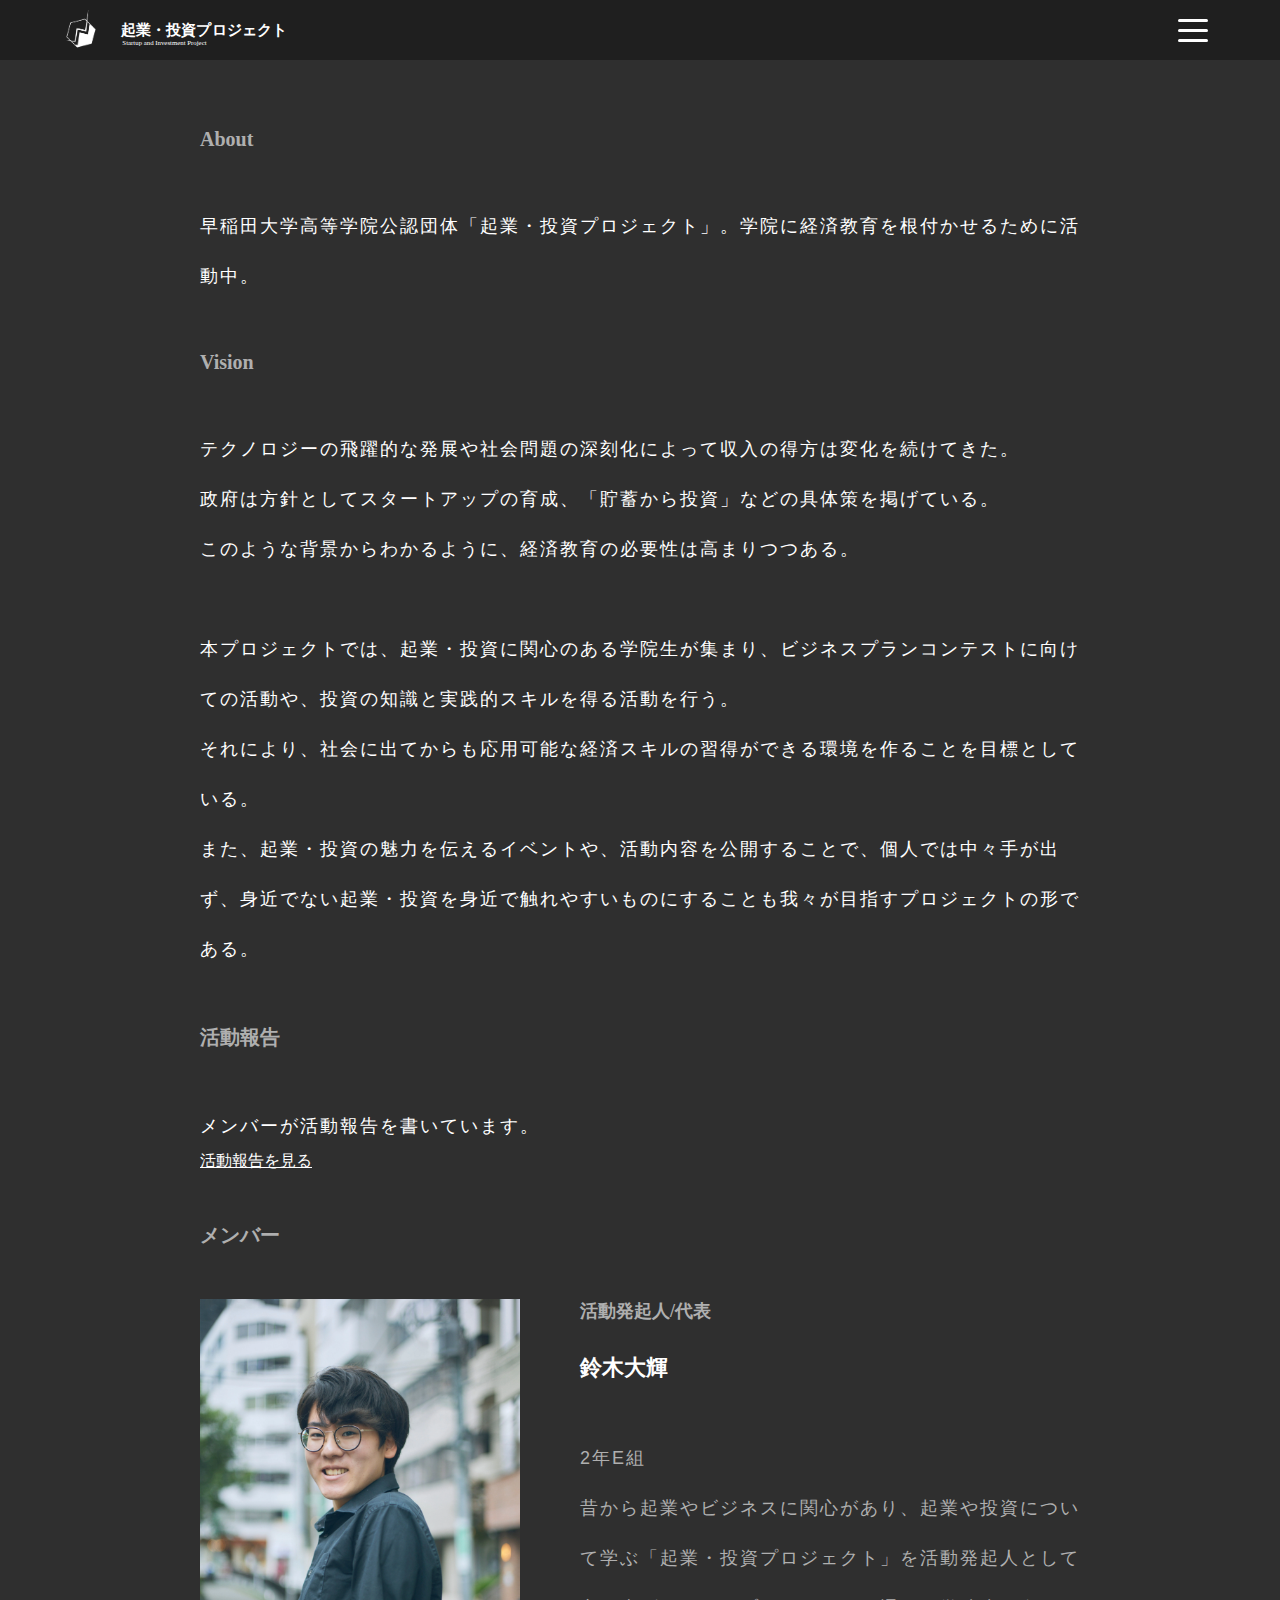
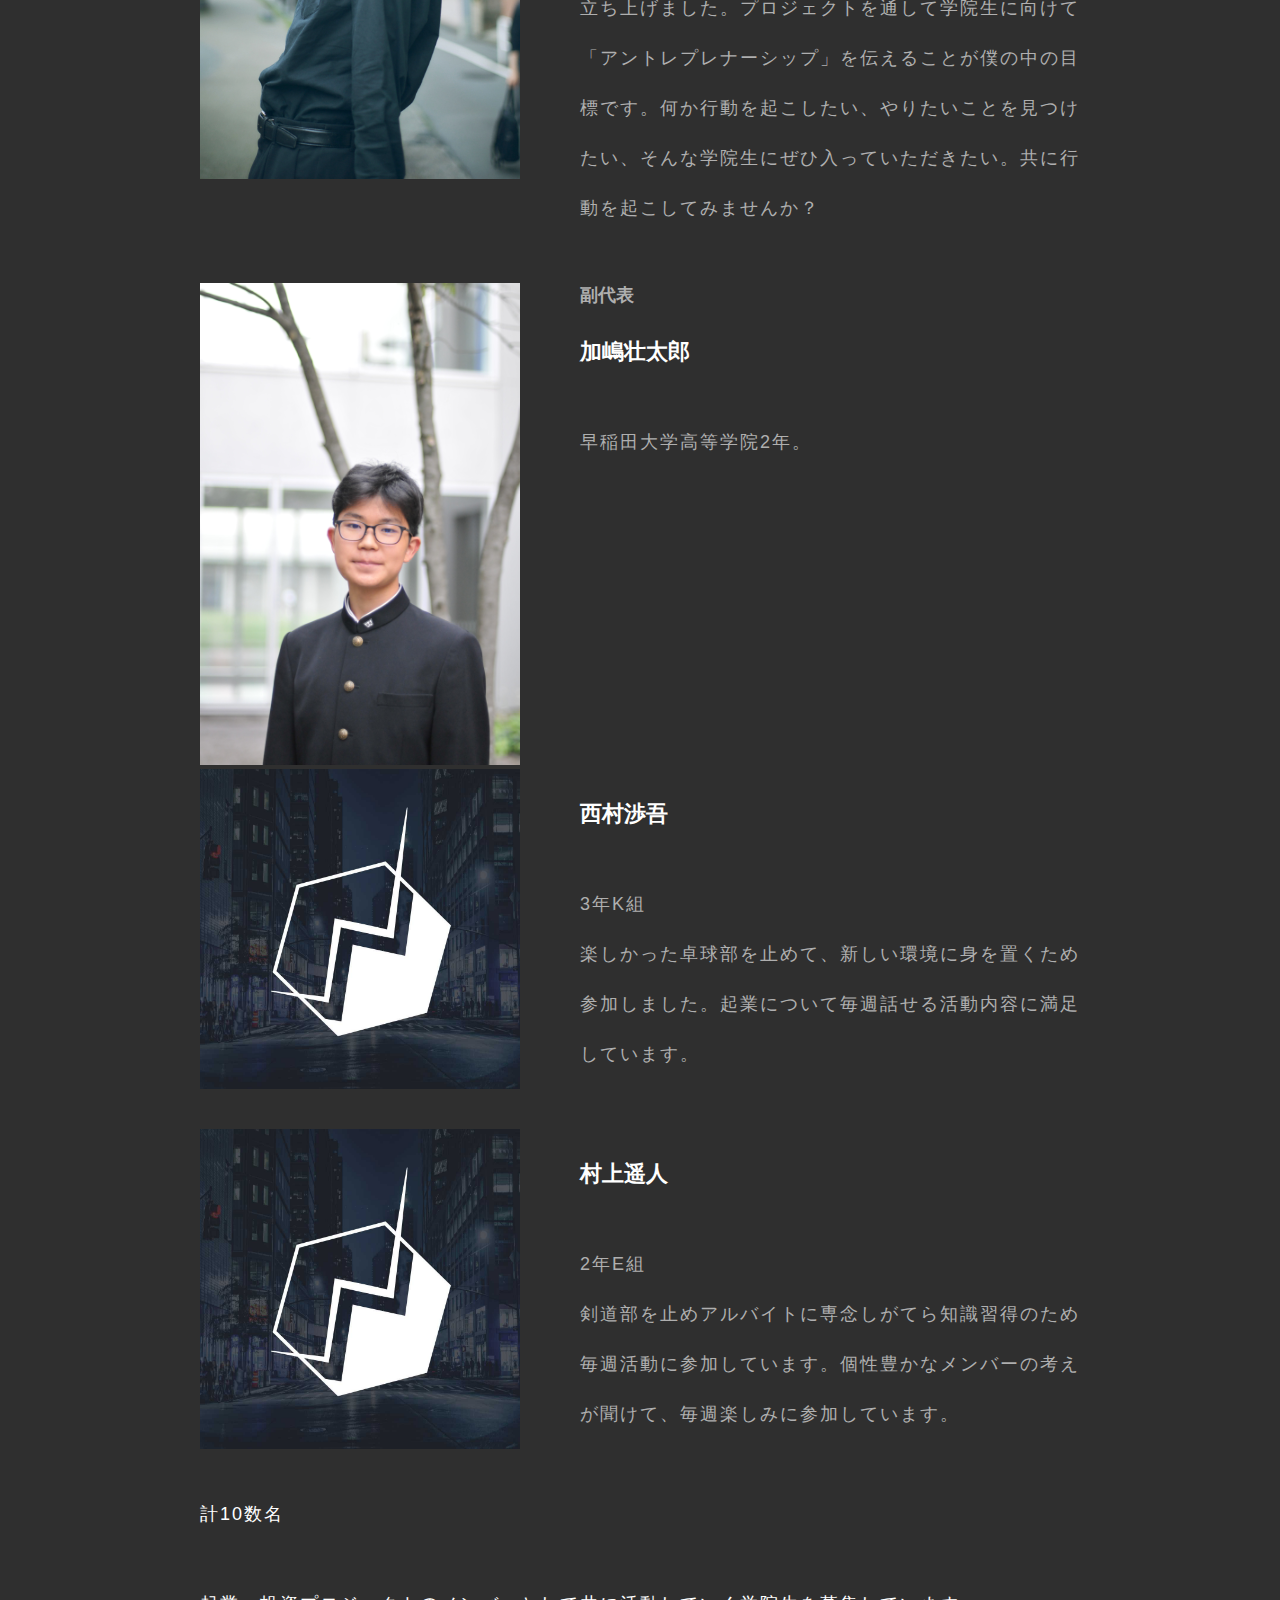
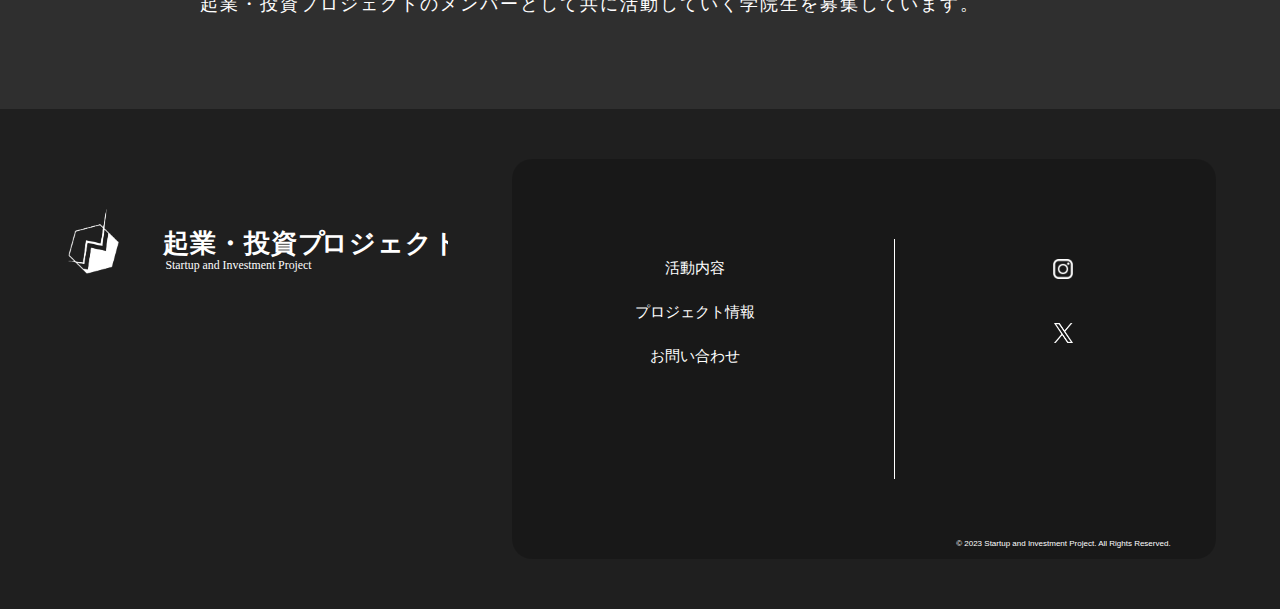
==== index.html @ 251895eb "Add files via upload" ====
<!DOCTYPE html>
<html lang="ja">
  <head>
    <meta charset="utf-8">
    <title>早稲田大学高等学院「起業・投資プロジェクト」</title>
    <meta name="Description" content="早稲田大学高等学院「起業・投資プロジェクト」のホームページです。早大学院生がスキルとしてビジネスについて知る機会創出を目指しています。" />
    <meta name="viewport" content="width=device-width,initial-scale=1">
	  <meta property="og:title" content="早稲田大学高等学院「起業・投資プロジェクト」" />
  	<meta property="og:description" content="早稲田大学高等学院「起業・投資プロジェクト」のホームページです。早大学院生がスキルとしてビジネスについて知る機会創出を目指しています。" />
    <meta property="og:type" content="website" />
    <meta property="og:url" content="https://kigyo-toshi.github.io/project/" />
    <meta property="og:image" content="img/logo-aikon.svg" />
    <meta property="og:site_name" content="早稲田大学高等学院「起業・投資プロジェクト」" />
    <meta property="og:locale" content="ja_JP"  />
    <meta name="google-site-verification" content="TbRqn5v3PvmMSv26dK8JDknLanCMCCtT52aArHqAwNM" />
    <link rel="stylesheet" href="style.css">
  </head>
  <body>
    <header>
      <section class="header-1200">
        <a href="index.html"><img src="img/logo.svg" alt="ロゴ" class="logo"></a>
        <ul class="bar">
          <li><a href="service.html">活動内容</a></li>
          <li><a href="kigyo.html">プロジェクト情報</a></li>
          <li><a href="contact.html">お問い合わせ</a></li>
        </ul>
        <ul class="sns">
          <li><a href="https://instagram.com/kigyo.toshi?igshid=YTQwZjQ0NmI0OA=="><img src="img/instagram.png"></a></li>
          <li><a href="https://x.com/kigyo_toshi"><img src="img/twitter.png"></a></li>
        </ul>
      </section>
      <section class="header-768">
        <a href="index.html"><img src="img/logo.svg" alt="ロゴ" class="logo"></a>
        <div class="nav">
          <input id="drawer_input" class="drawer_hidden" type="checkbox">
          <label for="drawer_input" class="drawer_open"><span></span></label>
        <nav class="nav_content">
          <ul class="bar">
            <li><a href="service.html">活動内容</a></li>
            <li><a href="kigyo.html">プロジェクト情報</a></li>
            <li><a href="contact.html">お問い合わせ</a></li>
          </ul>
          <ul class="sns">
            <li>
              <a href="https://instagram.com/kigyo.toshi?igshid=MmIzYWVlNDQ5Yg==">
                <img src="img/instagram.png">
              </a>
            </li>
            <li>
              <a href="https://instagram.com/kigyo.toshi?igshid=MmIzYWVlNDQ5Yg==">
                <img src="img/twitter.png">
              </a>
            </li>
          </ul>
          <div class="p">
            <p>© 2023 Startup and Investment Project. All Rights Reserved.</p>
          </div>
        </nav>
      </div>
    </section>
    </header>
    <main>
      <img src="img/firstview.svg" alt="" class="firstview">
      <section>
        <h2>About</h2>
        <p>早稲田大学高等学院公認団体「起業・投資プロジェクト」。学院に経済教育を根付かせるために活動中。</p>
      </section>
      <section class="vision">
        <h2>Vision</h2>
        <p>テクノロジーの飛躍的な発展や社会問題の深刻化によって収入の得方は変化を続けてきた。
          <br>政府は方針としてスタートアップの育成、「貯蓄から投資」などの具体策を掲げている。
          <br>このような背景からわかるように、経済教育の必要性は高まりつつある。
          <br><br>本プロジェクトでは、起業・投資に関心のある学院生が集まり、ビジネスプランコンテストに向けての活動や、投資の知識と実践的スキルを得る活動を行う。
          <br>それにより、社会に出てからも応用可能な経済スキルの習得ができる環境を作ることを目標としている。
          <br>また、起業・投資の魅力を伝えるイベントや、活動内容を公開することで、個人では中々手が出ず、身近でない起業・投資を身近で触れやすいものにすることも我々が目指すプロジェクトの形である。 </p>
      </section>
      <section class="katudou">
        <h2>活動報告</h2>
        <p>メンバーが活動報告を書いています。</p>
        <a href="https://note.com/kigyo_toshi/">活動報告を見る</a>
      </section>
      <section class="member">
        <h2>メンバー</h2>
        <div class="member2">
          <div class="member3">
            <img src="img/suzukidaiki.png" class="suzukidaiki">
          </div>
          <div class="member4">
            <h3>活動発起人/代表</h3>
            <h4>鈴木大輝</h4>
            <p class="jikoshoukai">2年E組<br>昔から起業やビジネスに関心があり、起業や投資について学ぶ「起業・投資プロジェクト」を活動発起人として立ち上げました。プロジェクトを通して学院生に向けて「アントレプレナーシップ」を伝えることが僕の中の目標です。何か行動を起こしたい、やりたいことを見つけたい、そんな学院生にぜひ入っていただきたい。共に行動を起こしてみませんか？</p>
          </div>
        </div>
        <div class="member2">
          <div class="member3">
            <img src="img/kashima.png" class="suzukidaiki">
          </div>
          <div class="member4">
            <h3>副代表</h3>
            <h4>加嶋壮太郎</h4>
            <p class="jikoshoukai">早稲田大学高等学院2年。</p>
          </div>
        </div>
        <div class="member5">
        <div class="member2">
          <div class="member3">
            <img src="img/logo2.png" class="suzukidaiki">
          </div>
          <div class="member4">
            <h3></h3>
            <h4>西村渉吾</h4>
            <p class="jikoshoukai">3年K組<br>楽しかった卓球部を止めて、新しい環境に身を置くため参加しました。起業について毎週話せる活動内容に満足しています。</p>
          </div>
        </div>
        <div class="member2">
          <div class="member3">
            <img src="img/logo2.png" class="suzukidaiki">
          </div>
          <div class="member4">
            <h3></h3>
            <h4>村上遥人</h4>
            <p class="jikoshoukai">2年E組<br>剣道部を止めアルバイトに専念しがてら知識習得のため毎週活動に参加しています。個性豊かなメンバーの考えが聞けて、毎週楽しみに参加しています。</p>
          </div>
        </div>
      </div>
        <p>計10数名</p>
        <p class="kanyuu">起業・投資プロジェクトのメンバーとして共に活動していく学院生を募集しています。</p>
      </section>
    </main>
    <aside class="">

    </aside>
   <footer>
      <a href="index.html"><img src="img/logo.svg" alt="ロゴ" class="logo"></a>
      <div class="menu">
        <div class="bar">
          <ul class>
            <li><a href="service.html">活動内容</a></li>
            <li><a href="kigyo.html">プロジェクト情報</a></li>
            <li><a href="contact.html">お問い合わせ</a></li>
          </ul>
        </div>
        <div class="line"></div>
        <div class="sns">
          <ul class="sns">
            <li>
              <a href="https://instagram.com/kigyo.toshi?igshid=MmIzYWVlNDQ5Yg==">
                <img src="img/instagram.png">
              </a>
            </li>
            <li>
              <a href="https://x.com/kigyo_toshi">
                <img src="img/twitter.png">
              </a>
            </li>
          </ul>
          <p>© 2023 Startup and Investment Project. All Rights Reserved.</p>
        </div>
      </div>
    </footer>
    <script src="https://code.jquery.com/jquery-3.4.1.min.js" integrity="sha256-CSXorXvZcTkaix6Yvo6HppcZGetbYMGWSFlBw8HfCJo=" crossorigin="anonymous"></script>
    <script type="text/javascript" src="script.js"></script>
  </body>
</html>
---- style.css ----
@charset "utf-8";
*{
  padding: 0;
  margin: 0;
}
@media screen and (min-width:1400px){
header .header-1200{
  background: #1f1f1f;
  width: 100%;
  height: 70px;
  position: fixed;
  z-index: 100;
  display: flex;
  align-items:center;
}
header .header-1200 .logo{
  height: 40px;
  padding-left: 5vw;
}
header .header-1200 .bar{
  display: flex;
  position: absolute;
  right: 15vw;
}
header .header-1200 .bar ul{
  padding-left:0
}
header .header-1200 .bar li{
  list-style:none;
}
header .header-1200 .bar a{
  color: #FFF;
  text-decoration: none;
  font-family: Arial;
  font-size: 16px;
  font-weight: 5;
  padding-left: 2.5vw;
  padding-right: 2.5vw;
  position: relative;
}
header .header-1200 .bar li a:hover{
  color: #afafaf;
}
header .header-1200 .sns{
   display: flex;
   position: absolute;
   right: 4vw;
 }
header .header-1200 .sns ul{
  padding-left:0
}
header .header-1200 .sns li{
  list-style:none;
}
header .header-1200 .sns li img{
  height: 20px;
  padding-left: 1.5vw;
  padding-right: 1.5vw;
}
header .header-768{
  display: none;
}
}
@media screen and (min-width:1068px) and ( max-width:1399.98px){
  header .header-768{
    background: #1f1f1f;
    width: 100%;
    height: 60px;
    position: fixed;
    z-index: 100;
  }
  header .header-768 .logo{
    height: 40px;
    padding-left: 5vw;
    position: absolute;
    z-index: 99;
    padding-top: 10px;
  }
  .drawer_hidden {
  display: none;
}
header .header-768 .drawer_open {
  display: flex;
  justify-content: center;
  align-items: center;
  position: absolute;
  right: 6%;
  z-index: 100;
  cursor: pointer;
  padding: 10px;
  height: 40px;
}
.drawer_open span,
.drawer_open span:before,
.drawer_open span:after {
  content: '';
  display: block;
  height: 3px;
  width: 30px;
  border-radius: 3px;
  background: #fff;
  transition: 0.5s;
  position: absolute;
}
.drawer_open span:before {
  bottom: 10px;
}
.drawer_open span:after {
  top: 10px;
}
#drawer_input:checked ~ .drawer_open span {
  background: rgba(255, 255, 255, 0);
}
#drawer_input:checked ~ .drawer_open span::before {
  bottom: 0;
  transform: rotate(45deg);
}
#drawer_input:checked ~ .drawer_open span::after {
  top: 0;
  transform: rotate(-45deg);
}
.nav_content {
  width: 100%;
  height: 500px;
  position: fixed;
  bottom: 100%;
  z-index: 99;
  background-color: #1f1f1f;
  transition: .0s;
  text-align: center;
}
#drawer_input:checked ~ .nav_content {
  bottom: 10vh;
  top: 60px;
}
header .p{
  text-align: center;
}
header .p p{
  font-size: 10px;
  font-family: Arial;
  padding-top: 450px;
  color: #fff;
}
  header .header-768 .bar{
    display: flex;
    position: absolute;
    left: 10vw;
    top: 100px;
    padding-top: 19px;
  }
  header .header-768 .bar ul{
    padding-left:0
  }
  header .header-768 .bar li{
    list-style:none;
  }
  header .header-768 .bar a{
    color: #FFF;
    text-decoration: none;
    font-family: Arial;
    font-size: 16px;
    font-weight: 5;
    padding-left: 2.5vw;
    padding-right: 2.5vw;
    position: relative;
  }
  header .header-768 .bar li a:hover{
    color: #afafaf;
  }
  header .header-768 .sns{
     display: flex;
     position: absolute;
     top: 100px;
     right: 10vw;
   }
  header .header-768 .sns ul{
    padding-left:0
  }
  header .header-768 .sns li{
    list-style:none;
  }
  header .header-768 .sns li img{
    height: 20px;
    padding-left: 1.5vw;
    padding-right: 1.5vw;
    padding-top: 20px;
  }
  header .header-768 .blank{
    width: 100%;
    height: 10px;
    background-color: linear-gradient(rgba(0,0,0,0),rgba(0,0,0,1));
    padding-top: 60px;
  }
  header .header-1200{
    display: none;
  }
}
@media screen and (max-width:1067.98px){
  header .header-768{
    background: #1f1f1f;
    width: 100%;
    height: 60px;
    position: fixed;
    z-index: 100;
  }
  header .header-768 .logo{
    padding: 10px;
    height: 40px;
    position: absolute;
    left: 2vw;
    z-index: 100;
  }
  .drawer_hidden {
  display: none;
}
header .header-768 .drawer_open {
  display: flex;
  justify-content: center;
  align-items: center;
  position: absolute;
  right: 7%;
  z-index: 100;
  cursor: pointer;
  padding: 0px;
  height: 60px;
}
.drawer_open span,
.drawer_open span:before,
.drawer_open span:after {
  content: '';
  display: block;
  height: 2px;
  width: 30px;
  border-radius: 0px;
  background: #fff;
  transition: 0.5s;
  position: absolute;
}
.drawer_open span:before {
  bottom: 10px;
}
.drawer_open span:after {
  top: 10px;
}
#drawer_input:checked ~ .drawer_open span {
  background: rgba(255, 255, 255, 0);
}
#drawer_input:checked ~ .drawer_open span::before {
  bottom: 0;
  transform: rotate(45deg);
}
#drawer_input:checked ~ .drawer_open span::after {
  top: 0;
  transform: rotate(-45deg);
}
header .nav_content {
  width: 100%;
  height: 500px;
  position: fixed;
  bottom: 100%;
  z-index: 99;
  background-color: #1f1f1f;
  transition: .0s;
  text-align: center;
}
#drawer_input:checked ~ .nav_content {
  bottom: 10vh;
  top: 59px;
}
header .p{
  text-align: center;
}
header .p p{
  font-size: 10px;
  font-family: Arial;
  padding-top: 450px;
  color: #fff;
}
  header .header-768 .bar{
    position: absolute;
    left: 15vw;
    top: 50px;
    padding-top: 20px;
  }
  header .header-768 .bar ul{
    padding-left:0
  }
  header .header-768 .bar li{
    list-style:none;
    padding-top: 20px;
    padding-bottom: 20px;
  }
  header .header-768 .bar a{
    color: #FFF;
    text-decoration: none;
    font-family: Arial;
    font-size: 15px;
    font-weight: 5;
    position: relative;
  }
  header .header-768 .bar li a:hover{
    color: #afafaf;
  }
  header .header-768 .sns{
     display: flex;
     position: absolute;
     top: 40px;
     right: 5vw;
   }
  header .header-768 .sns ul{
    padding-left:0
  }
  header .header-768 .sns li{
    list-style:none;
  }
  header .header-768 .sns li img{
    height: 25px;
    padding-left: 20px;
    padding-right: 20px;
    padding-top: 55px;
  }
  header .header-1200{
    display: none;
  }
}
main{
  background-color: #2f2f2f;
}
main .firstview{
  width: 100%;
  height: auto;
}
main h2{
  font-family: serif;
  color: #afafaf;
}
main p{
  color: #fff;
  font-family: sans-serif;
}
main a{
  color: #fff;
  font-family: sans-serif;
}
main h3{
  color: #afafaf;
  font-family: serif;
  font-size: 18px;
}
main h4{
  color: #fff;
  font-family: serif;
  font-size: 22px;
  padding-top: 30px;
}

main .kanyuu{
  padding-top: 40px;
  padding-bottom: 80px;
}
@media screen and (min-width:1400px){
  main{
    padding-top: 70px;
  }
  main h2{
    padding: 50px;
    padding-left: 200px;
    font-size: 20px;
  }
  main h3{
    font-size: 18px;
    padding-left: 60px;
  }
  main h4{
    font-size: 22px;
    padding-top: 30px;
    padding-left: 60px;
  }
  main p{
    padding-left: 200px;
    padding-right: 200px;
    font-size: 16px;
    letter-spacing: 2px;
    line-height: 50px;
  }
  main a{
    padding-left: 200px;
  }
  main .member .suzukidaiki{
    width: 25vw;
    height: auto;
    padding-left: 200px;
  }
  main .jikoshoukai{
    color: #afafaf;
    font-family: sans-serif;
    padding-left: 60px;
    padding-top: 50px;
    padding-bottom: 50px;
  }
  main .member2{
    display: flex;
  }
}
@media screen and (min-width:1068px) and (max-width:1399.98px){
  main{
    padding-top: 60px;
  }
  main h2{
    padding: 50px;
    padding-left: 200px;
    font-size: 20px;
  }
  main h3{
    font-size: 18px;
    padding-left: 60px;
  }
  main h4{
    font-size: 22px;
    padding-top: 30px;
    padding-left: 60px;
  }
  main p{
    padding-left: 200px;
    padding-right: 200px;
    font-size: 18px;
    letter-spacing: 2px;
    line-height: 50px;
  }
  main a{
    padding-left: 200px;
  }
  main .member4{
    padding-right: 0px;
  }
  main .member2{
    display: flex;
    padding-left: 0px;
  }
  main .member .suzukidaiki{
    width: 25vw;
    height: auto;
    padding-left: 200px;
  }
  main .jikoshoukai{
    color: #afafaf;
    font-family: sans-serif;
    padding-left: 60px;
    padding-top: 50px;
    padding-bottom: 50px;
  }
}
@media screen and (max-width:1067.98px){
  main{
    padding-top: 60px;
  }
  main h2{
    padding: 20px;
    padding-left: 40px;
    font-size: 20px;
  }
  main p{
    padding-left: 40px;
    padding-right: 40px;
    font-size: 15px;
    letter-spacing: 2px;
    line-height: 40px;
  }
  main a{
    padding-left: 40px;
    font-size: 18px;
  }
  main .member4{
    padding-right: 20px;
  }
  main .member2{
    padding-left: 0px;
    padding-bottom: 30px;
  }
  main h3{
    color: #afafaf;
    font-family: serif;
    padding-top: 20px;
    font-size: 15px;
    padding-left: 40px;
  }
  main h4{
    color: #fff;
    font-family: serif;
    font-size: 22px;
    padding-top: 10px;
    padding-left: 40px;
  }
  main .member .suzukidaiki{
    width: 80%;
    height: auto;
    padding-left: 40px;
  }
  main .member3{
    width: 100%;
  }
  main .jikoshoukai{
    padding-right: 40px;
    padding-top: 20px;
  }
  main .kanyuu{
    padding-top: 20px;
    padding-bottom: 40px;
  }
}

@media screen and (min-width:1400px){
  footer{
    width: 100vw;
    height: 500px;
    background-color: #1f1f1f;
    display: flex;
  }
  footer .logo{
    width: 30vw;
    position: relative;
    left: 5vw;
    top: 200px;
  }
  footer .menu{
    width: 55vw;
    height: 400px;
    background-color: rgba(0,0,0,0.2);
    border-radius: 20px  20px 20px 20px;
    display: flex;
    position: relative;
    top: 50px;
    left: 10vw;
  }
  footer .bar{
    padding-top: 100px;
    width: 120%;
  }
  footer .bar ul{
    padding-left:0;
    text-align: center;
  }
  footer .bar li{
    list-style:none;
    padding-bottom: 25px;
  }
  footer .bar a{
    text-align: center;
    color: white;
    text-decoration: none;
    font-family: Arial;
    font-size: 15px;
    font-weight: 5;
    padding-left: 2.5vw;
    padding-right: 2.5vw;
  }
  footer .line{
    margin: 0 1rem;
    width: 1px;
    background-color: white;
    height: 60%;
    position: relative;
    top: 20%;
  }
  footer .sns{
    padding-top: 50px;
    text-align: center;
    width: 100%;
    height: 150px;
  }
  footer .sns ul{
    padding-left:0;
  }
  footer .sns li{
    list-style:none;
  }
  footer .sns li img{
    height: 20px;
    padding-left: 1.5vw;
    padding-right: 1.5vw;
    padding-bottom: 40px;

  }
  footer .sns p{
    color: #fff;
    font-family: Arial;
    font-size: 10px;
    position: relative;
    top: 120px;
  }
}
@media screen and (min-width:1068px) and (max-width:1399.98px){
  footer{
    width: 100vw;
    height: 500px;
    background-color: #1f1f1f;
    display: flex;
  }
  footer .logo{
    width: 30vw;
    position: relative;
    left: 5vw;
    top: 100px;
  }
  footer .menu{
    width: 55vw;
    height: 400px;
    background-color: rgba(0,0,0,0.2);
    border-radius: 20px  20px 20px 20px;
    display: flex;
    position: relative;
    top: 50px;
    left: 10vw;
  }
  footer .bar{
    padding-top: 100px;
    width: 120%;
  }
  footer .bar ul{
    padding-left:0;
    text-align: center;
  }
  footer .bar li{
    list-style:none;
    padding-bottom: 25px;
  }
  footer .bar a{
    text-align: center;
    color: white;
    text-decoration: none;
    font-family: Arial;
    font-size: 15px;
    font-weight: 5;
    padding-left: 2.5vw;
    padding-right: 2.5vw;
  }
  footer .line{
    margin: 0 1rem;
    width: 1px;
    background-color: white;
    height: 60%;
    position: relative;
    top: 20%;
  }
  footer .sns{
    padding-top: 50px;
    text-align: center;
    width: 100%;
    height: 150px;
  }
  footer .sns ul{
    padding-left:0;
  }
  footer .sns li{
    list-style:none;
  }
  footer .sns li img{
    height: 20px;
    padding-left: 1.5vw;
    padding-right: 1.5vw;
    padding-bottom: 40px;

  }
  footer .sns p{
    color: #fff;
    font-family: Arial;
    font-size: 8px;
    position: relative;
    top: 130px;
  }
}
@media screen and (max-width:1067.98px){
  footer{
    width: 100vw;
    height: 500px;
    background-color: #1f1f1f;
    text-align: center;
  }
  footer .logo{
    height: 50px;
    position: relative;
    top: 30px;
  }
  footer .bar{
    padding-top: 60px;
    width: 100%;
  }
  footer .bar ul{
    padding-left:0;
    text-align: center;
  }
  footer .bar li{
    list-style:none;
    padding-bottom: 50px;
  }
  footer .bar a{
    text-align: center;
    color: white;
    text-decoration: none;
    font-family: Arial;
    font-size: 15px;
    font-weight: 5;
  }
  footer .line{
    display: none;
  }
  footer .sns{
    padding-top: 0px;
    text-align: center;
    width: 100%;
  }
  footer .sns ul{
    padding-left:0;
  }
  footer .sns li{
    list-style:none;
  }
  footer .sns li img{
    height: 23px;
    padding-left: 1.5vw;
    padding-right: 1.5vw;
    padding-bottom: 40px;

  }
  footer .sns p{
    color: #fff;
    font-family: Arial;
    font-size: 10px;
  }
}
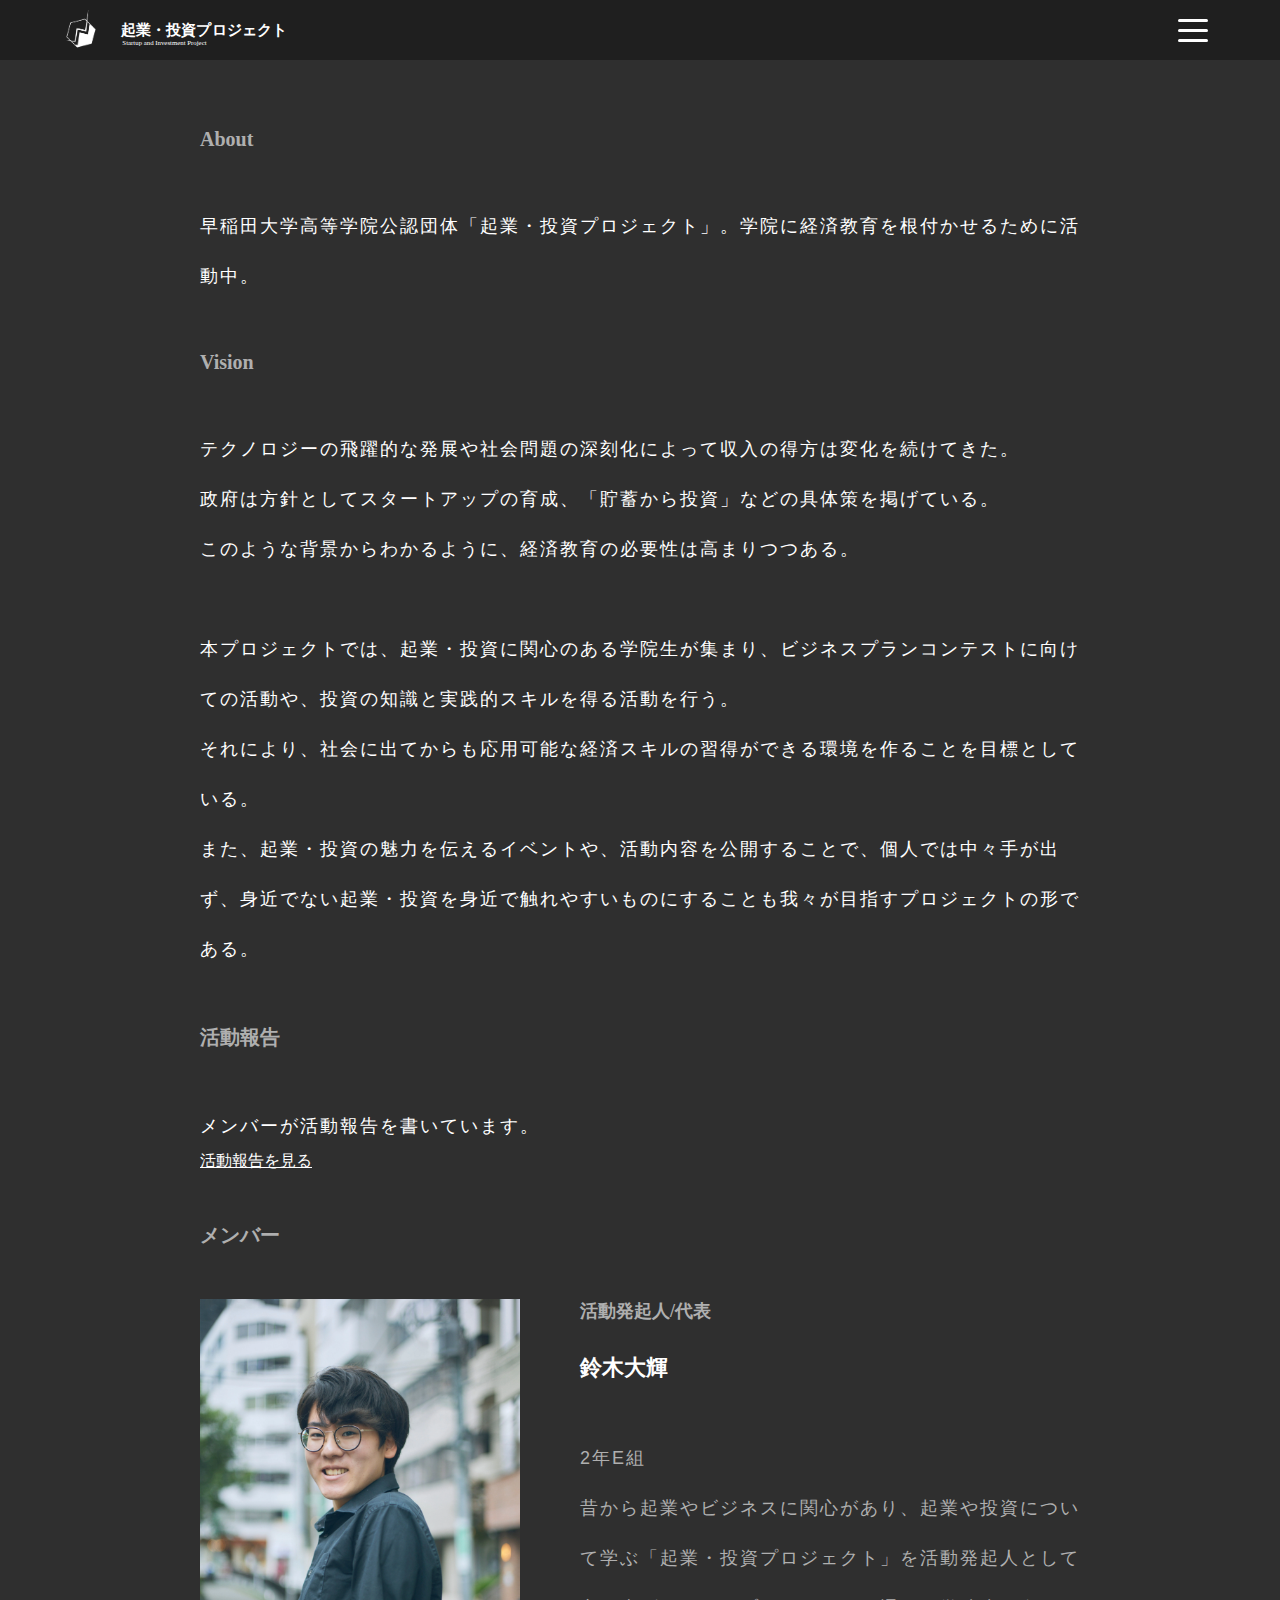
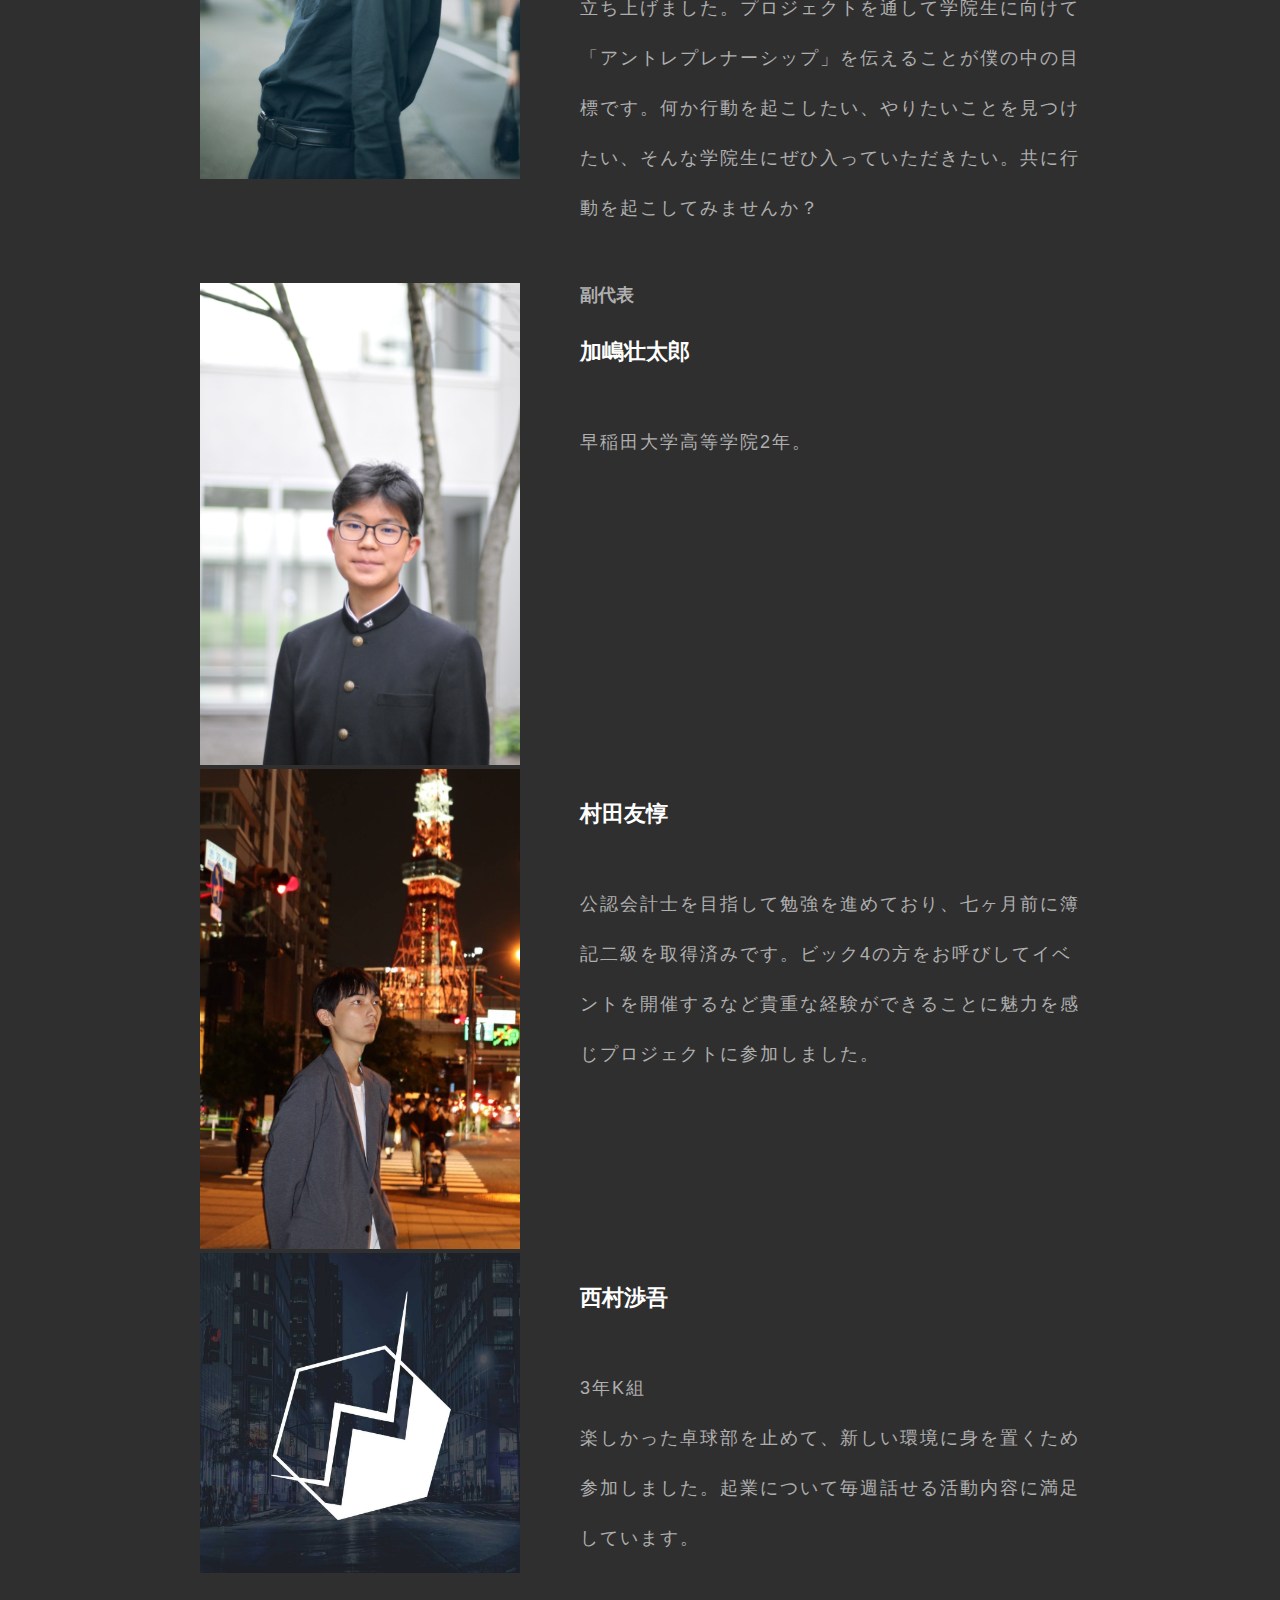
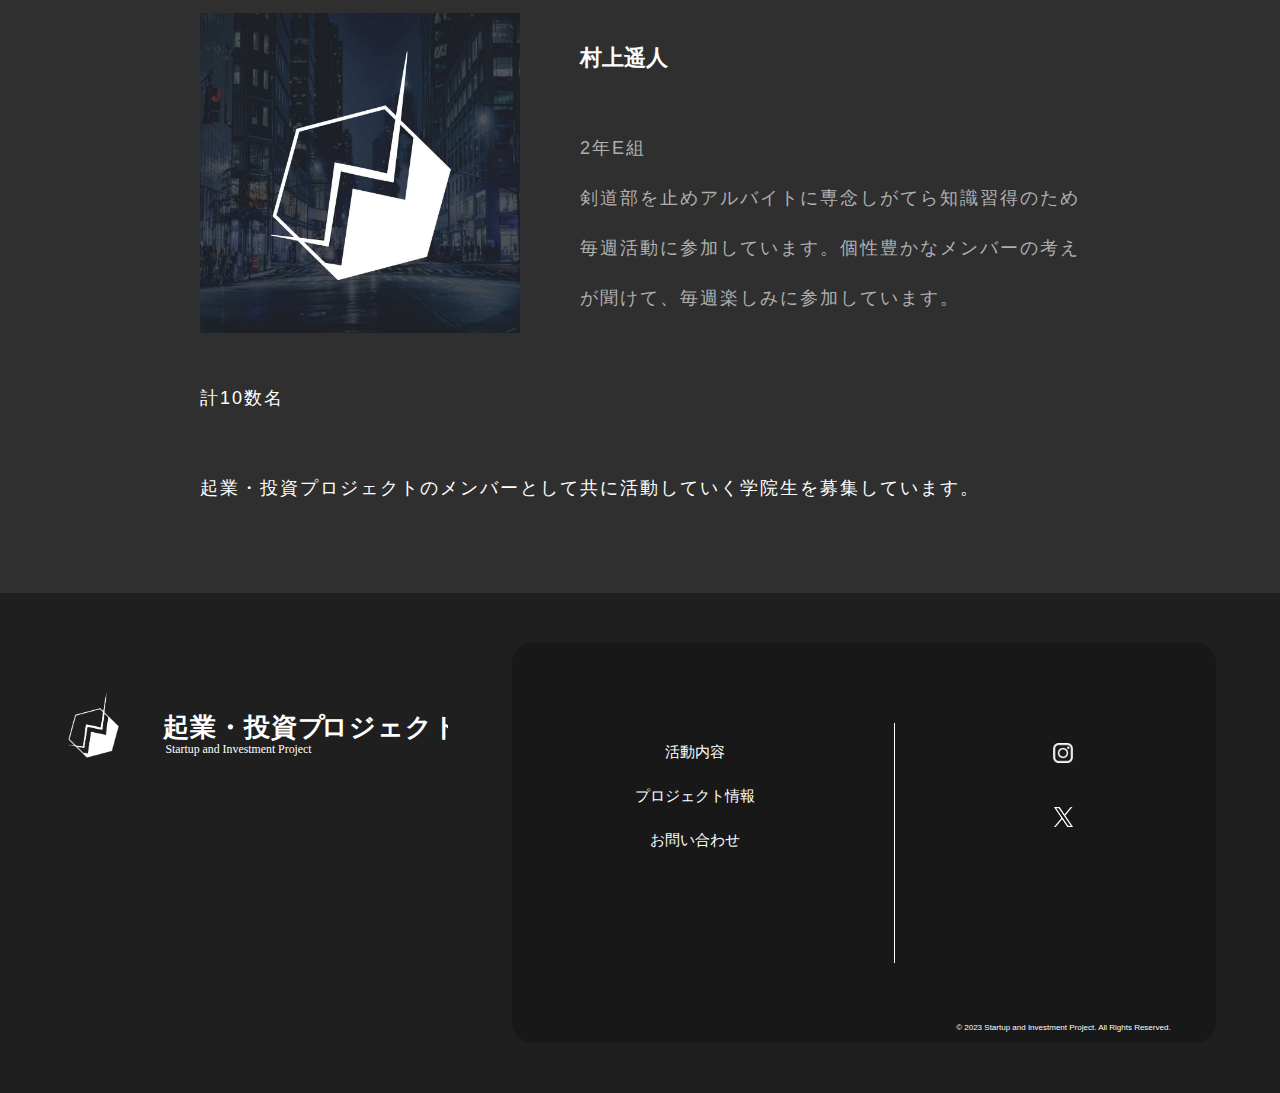
==== commit a61d11c0: "Add files via upload" ====
--- a/index.html
+++ b/index.html
@@ -47,7 +47,7 @@
               </a>
             </li>
             <li>
-              <a href="https://instagram.com/kigyo.toshi?igshid=MmIzYWVlNDQ5Yg==">
+              <a href="https://x.com/kigyo_toshi">
                 <img src="img/twitter.png">
               </a>
             </li>
@@ -99,6 +99,16 @@
             <h3>副代表</h3>
             <h4>加嶋壮太郎</h4>
             <p class="jikoshoukai">早稲田大学高等学院2年。</p>
+          </div>
+        </div>
+        <div class="member2">
+          <div class="member3">
+            <img src="img/murata.png" class="suzukidaiki">
+          </div>
+          <div class="member4">
+            <h3></h3>
+            <h4>村田友惇</h4>
+            <p class="jikoshoukai">公認会計士を目指して勉強を進めており、七ヶ月前に簿記二級を取得済みです。ビック4の方をお呼びしてイベントを開催するなど貴重な経験ができることに魅力を感じプロジェクトに参加しました。</p>
           </div>
         </div>
         <div class="member5">
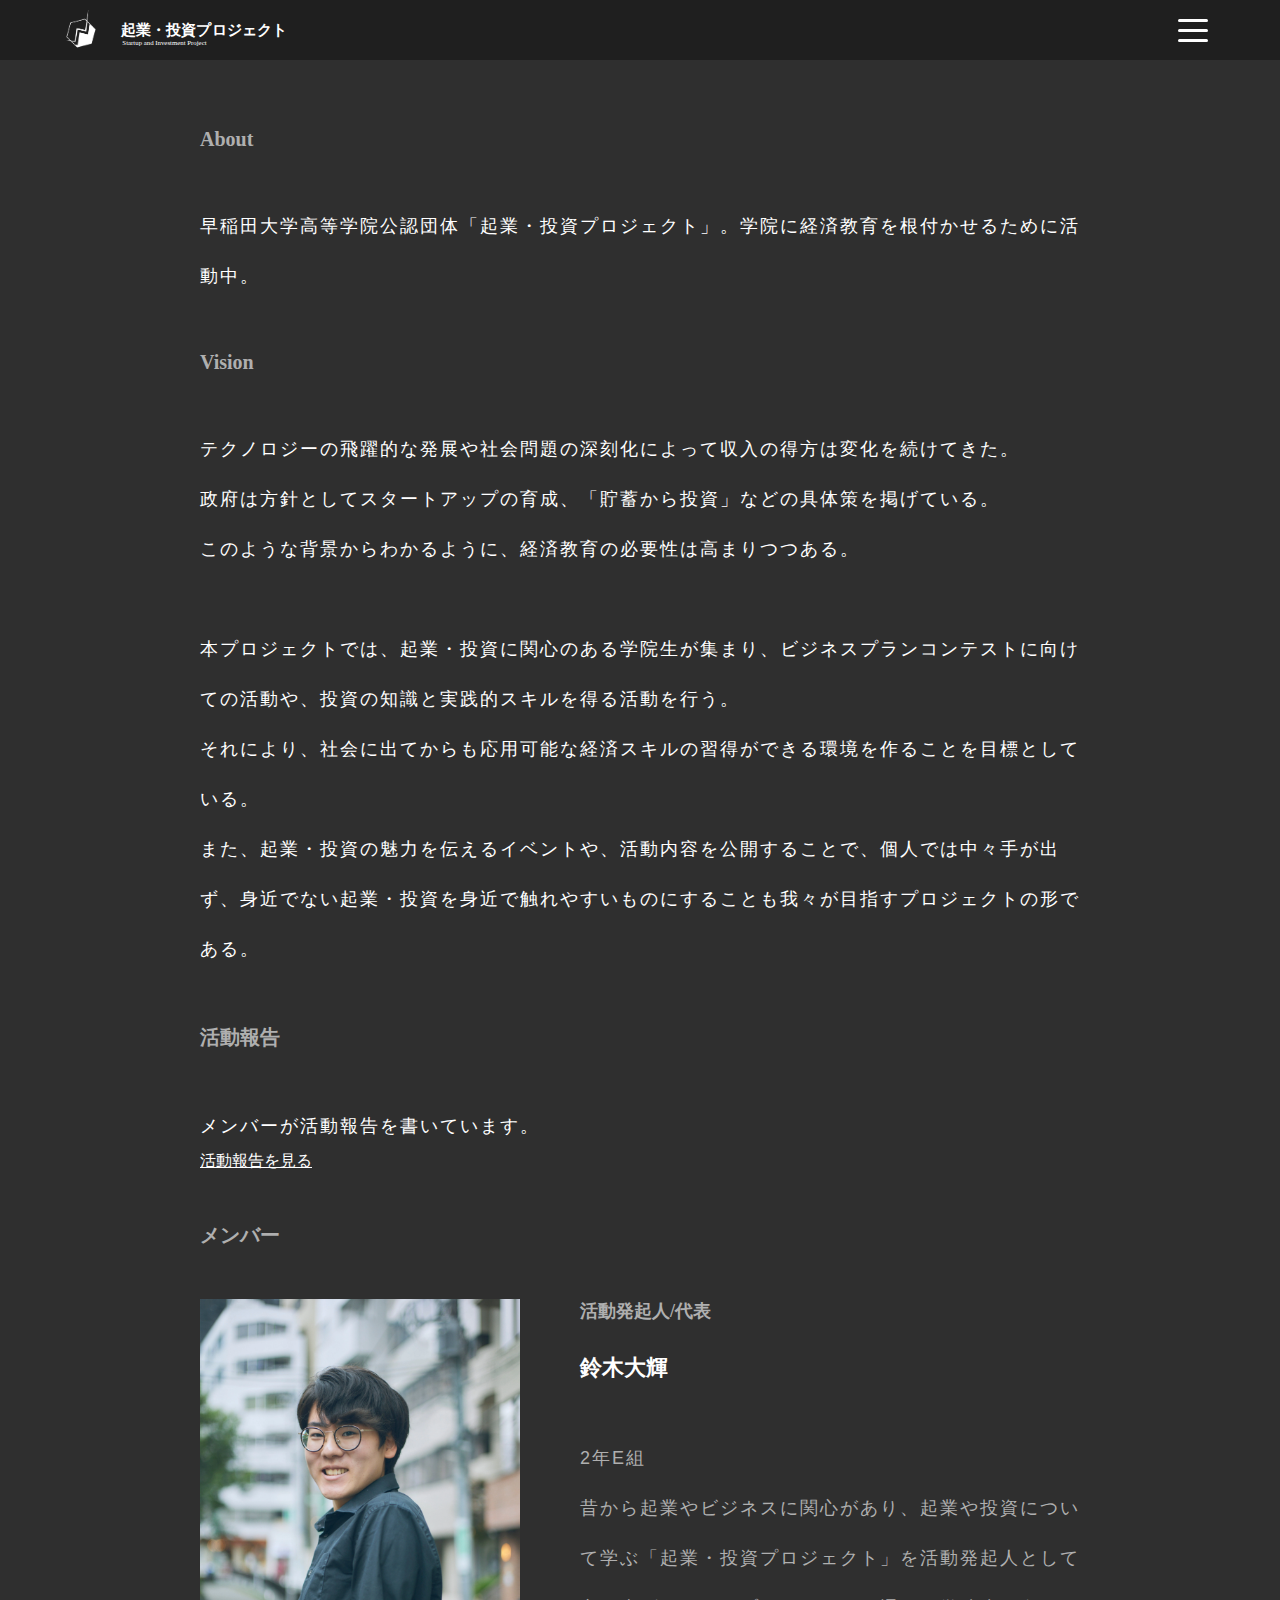
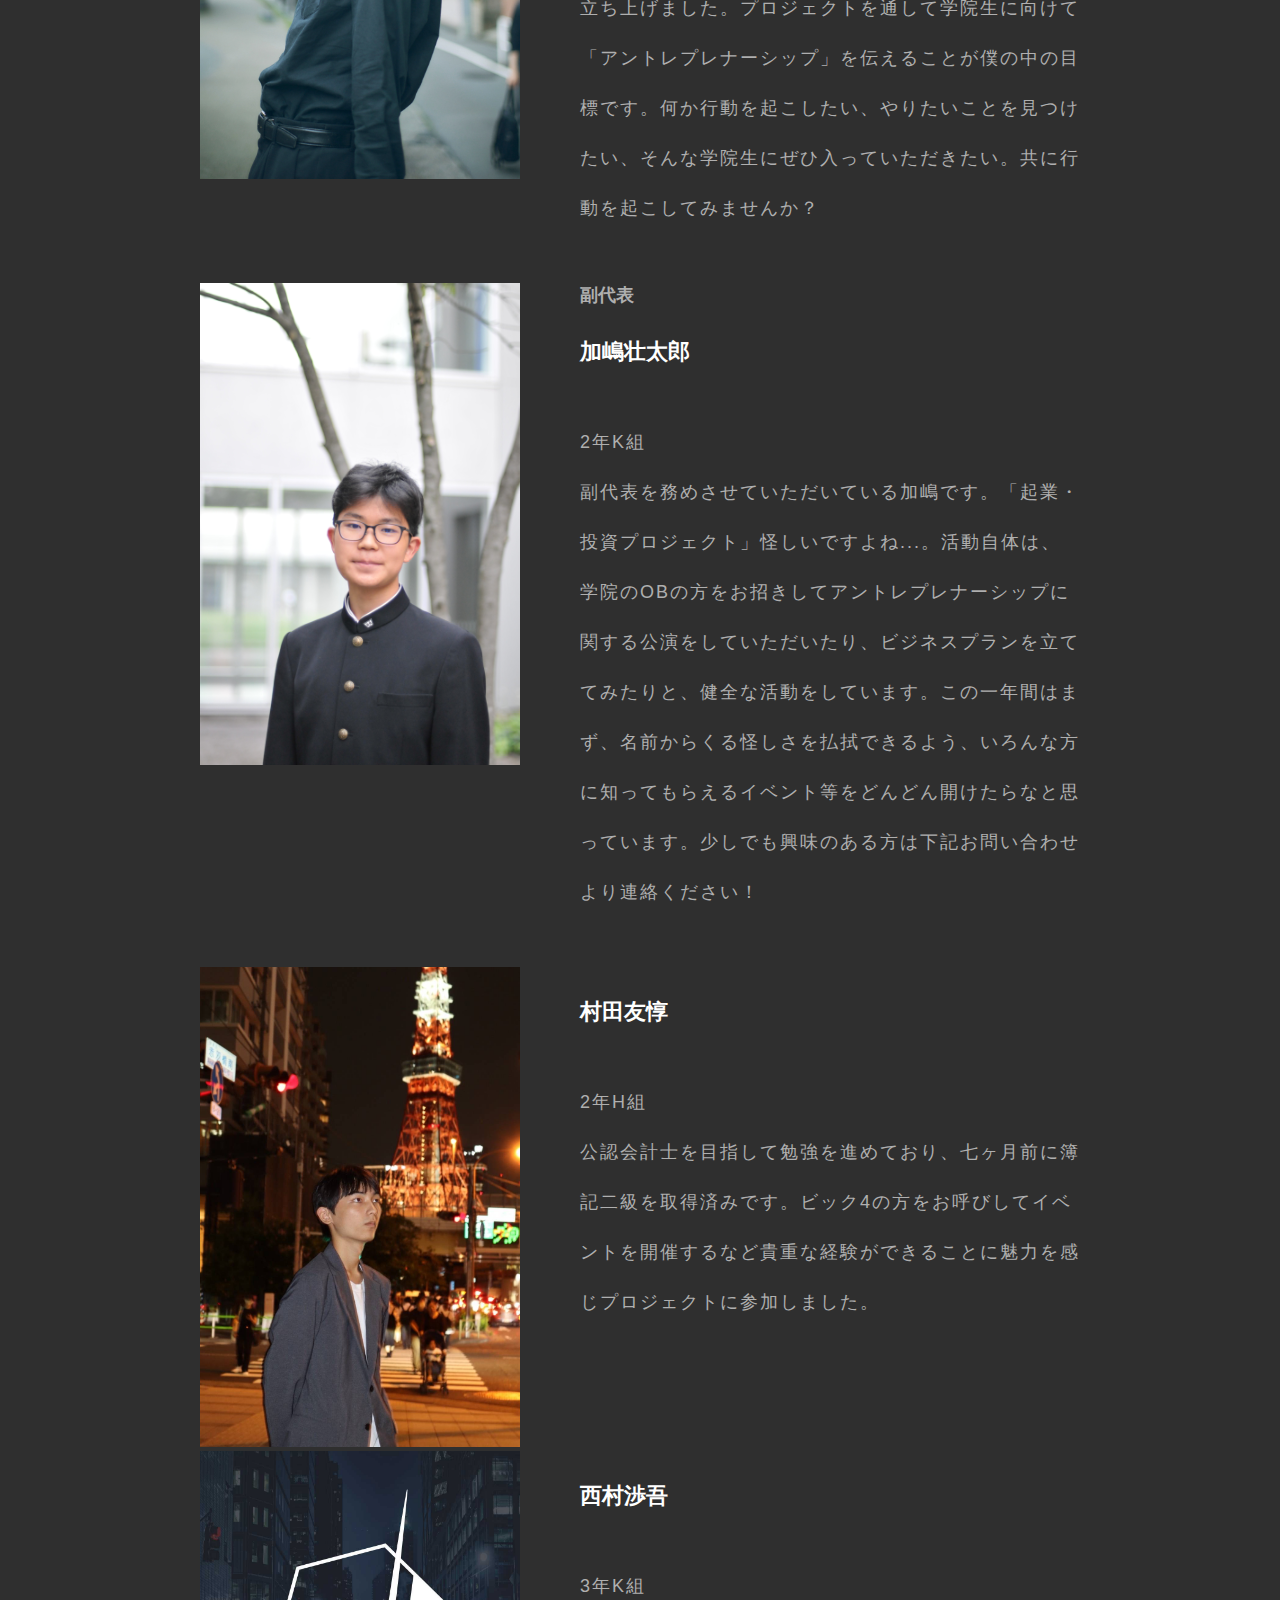
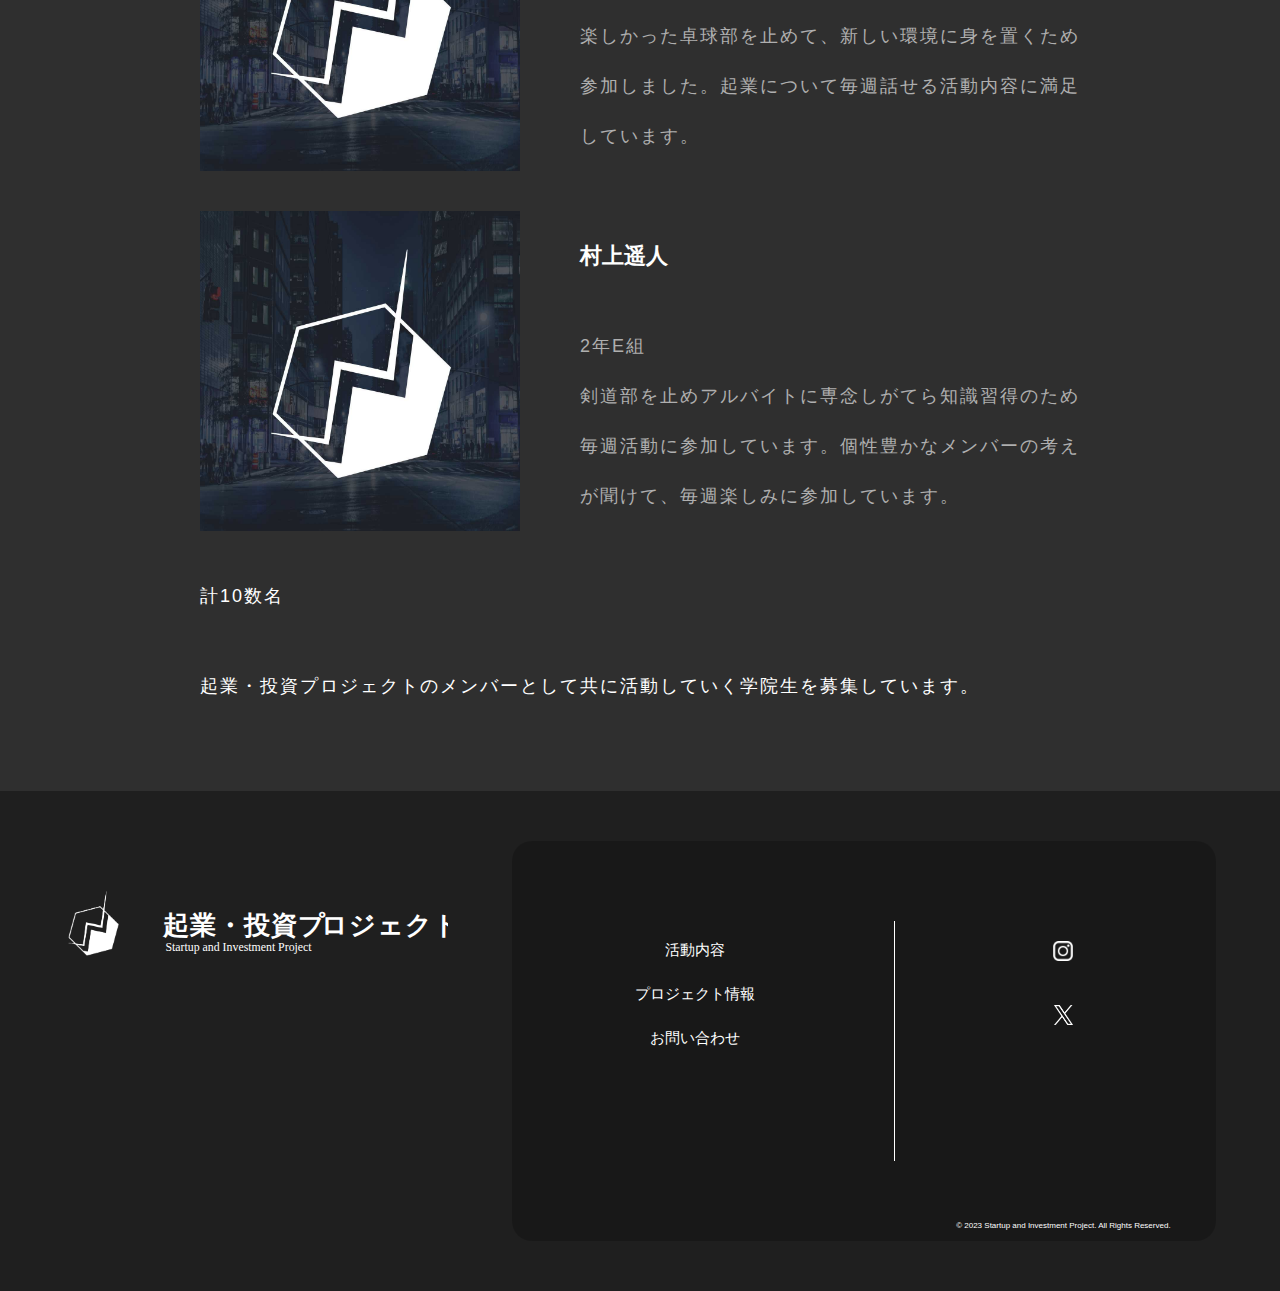
==== commit c0d01583: "Add files via upload" ====
--- a/index.html
+++ b/index.html
@@ -98,7 +98,7 @@
           <div class="member4">
             <h3>副代表</h3>
             <h4>加嶋壮太郎</h4>
-            <p class="jikoshoukai">早稲田大学高等学院2年。</p>
+            <p class="jikoshoukai">2年K組<br>副代表を務めさせていただいている加嶋です。「起業・投資プロジェクト」怪しいですよね...。活動自体は、学院のOBの方をお招きしてアントレプレナーシップに関する公演をしていただいたり、ビジネスプランを立ててみたりと、健全な活動をしています。この一年間はまず、名前からくる怪しさを払拭できるよう、いろんな方に知ってもらえるイベント等をどんどん開けたらなと思っています。少しでも興味のある方は下記お問い合わせより連絡ください！</p>
           </div>
         </div>
         <div class="member2">
@@ -108,7 +108,7 @@
           <div class="member4">
             <h3></h3>
             <h4>村田友惇</h4>
-            <p class="jikoshoukai">公認会計士を目指して勉強を進めており、七ヶ月前に簿記二級を取得済みです。ビック4の方をお呼びしてイベントを開催するなど貴重な経験ができることに魅力を感じプロジェクトに参加しました。</p>
+            <p class="jikoshoukai">2年H組<br>公認会計士を目指して勉強を進めており、七ヶ月前に簿記二級を取得済みです。ビック4の方をお呼びしてイベントを開催するなど貴重な経験ができることに魅力を感じプロジェクトに参加しました。</p>
           </div>
         </div>
         <div class="member5">
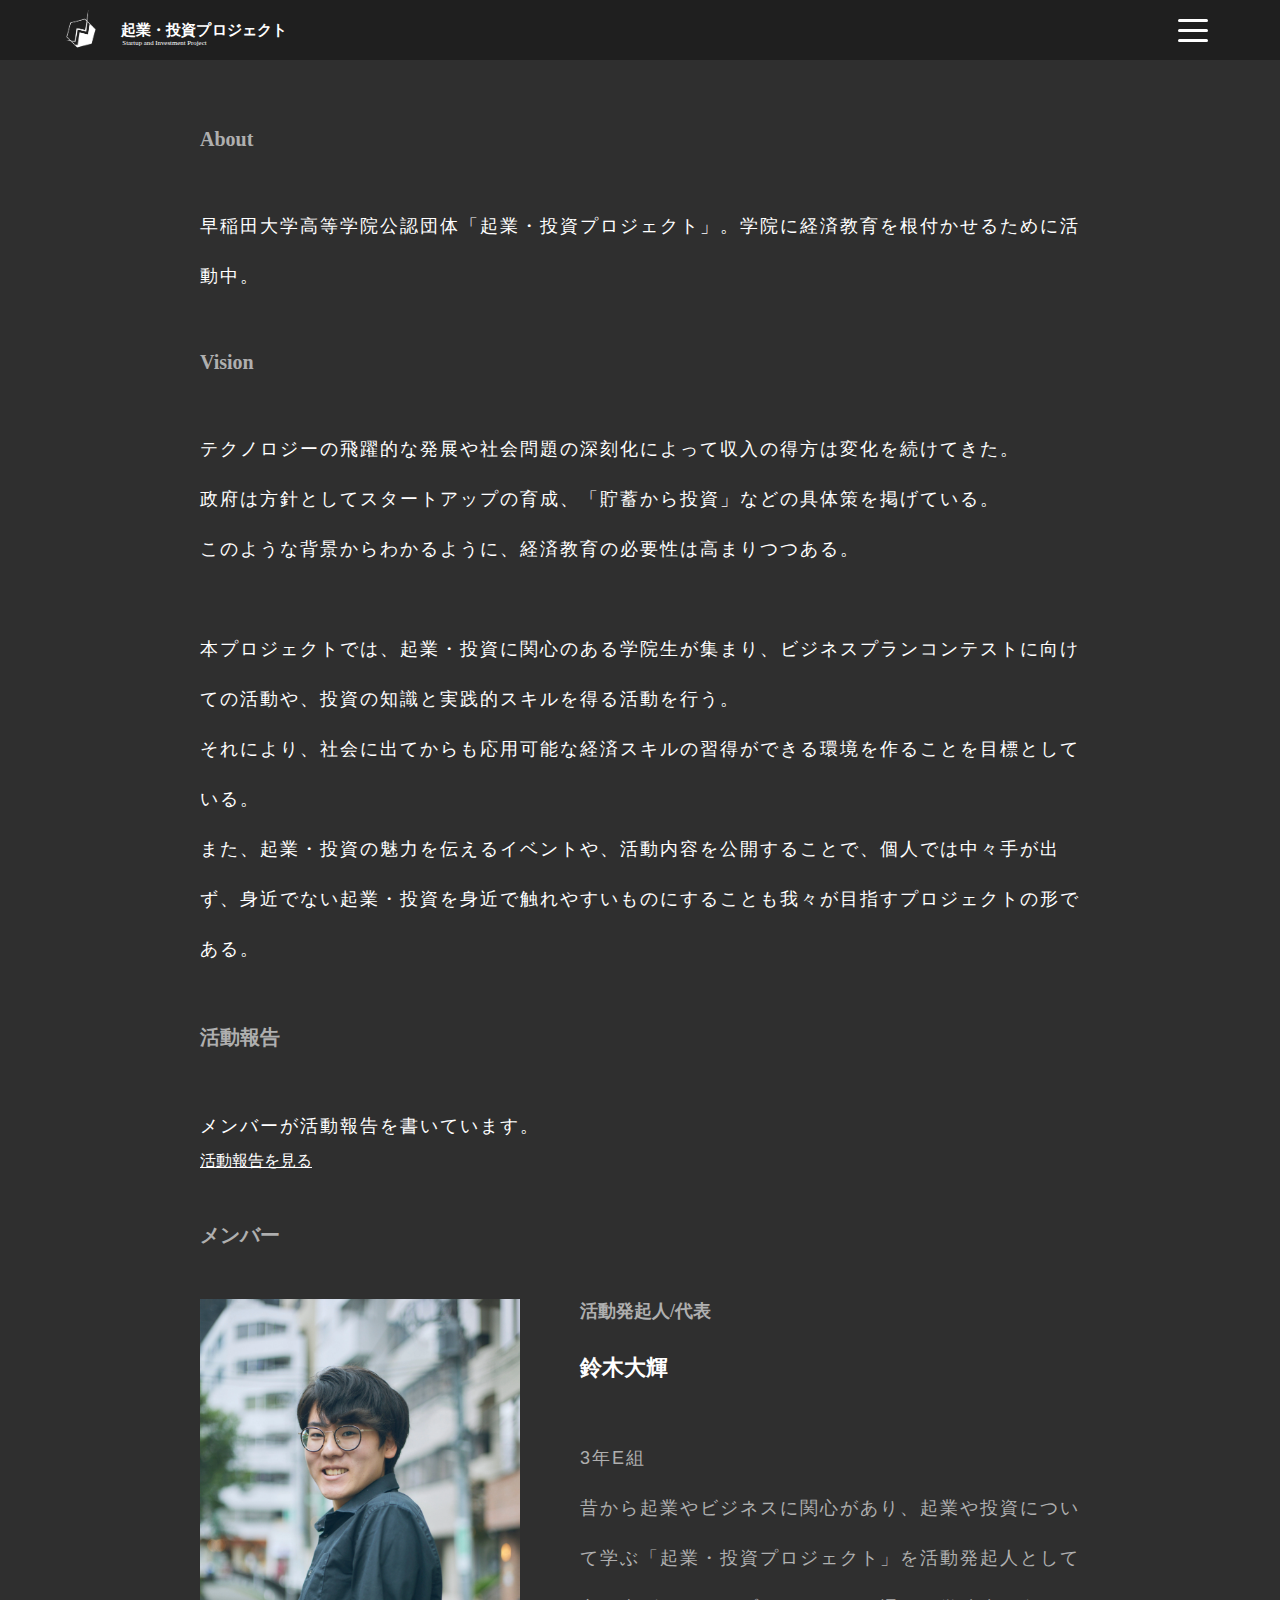
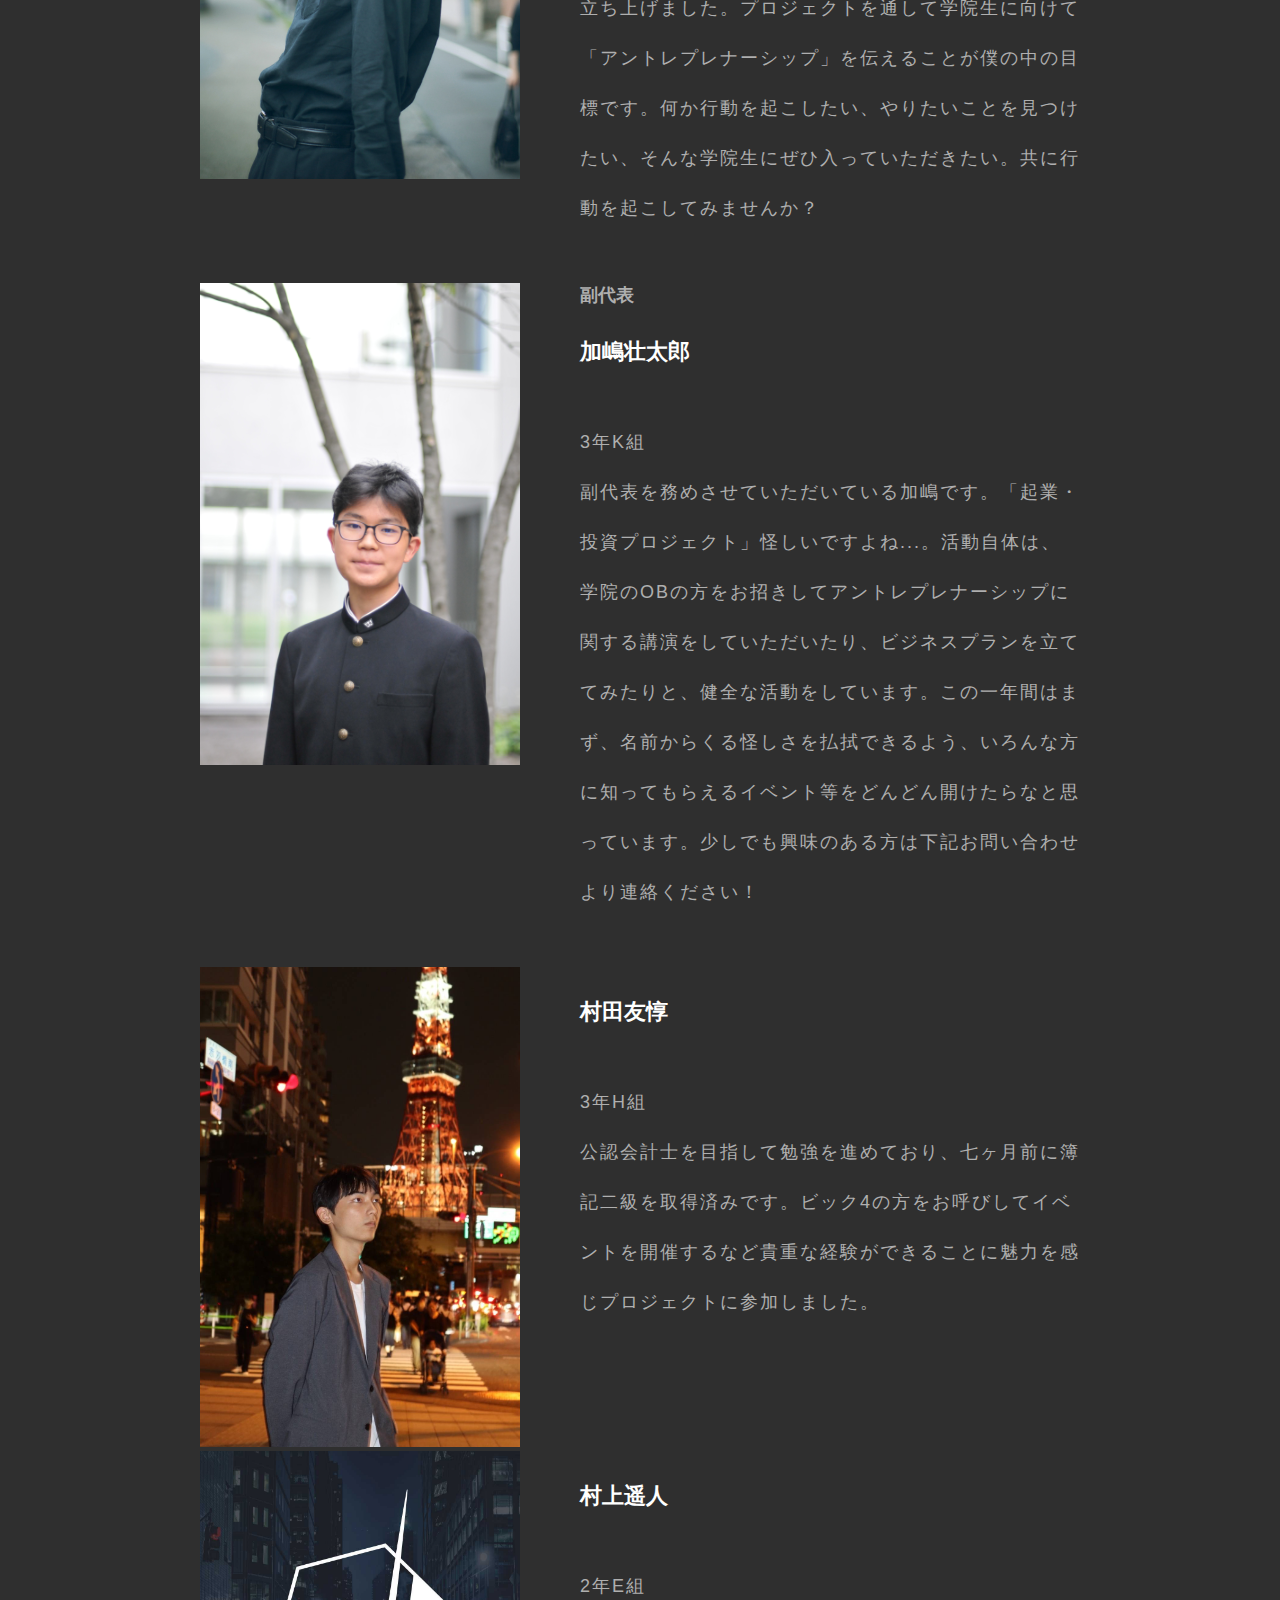
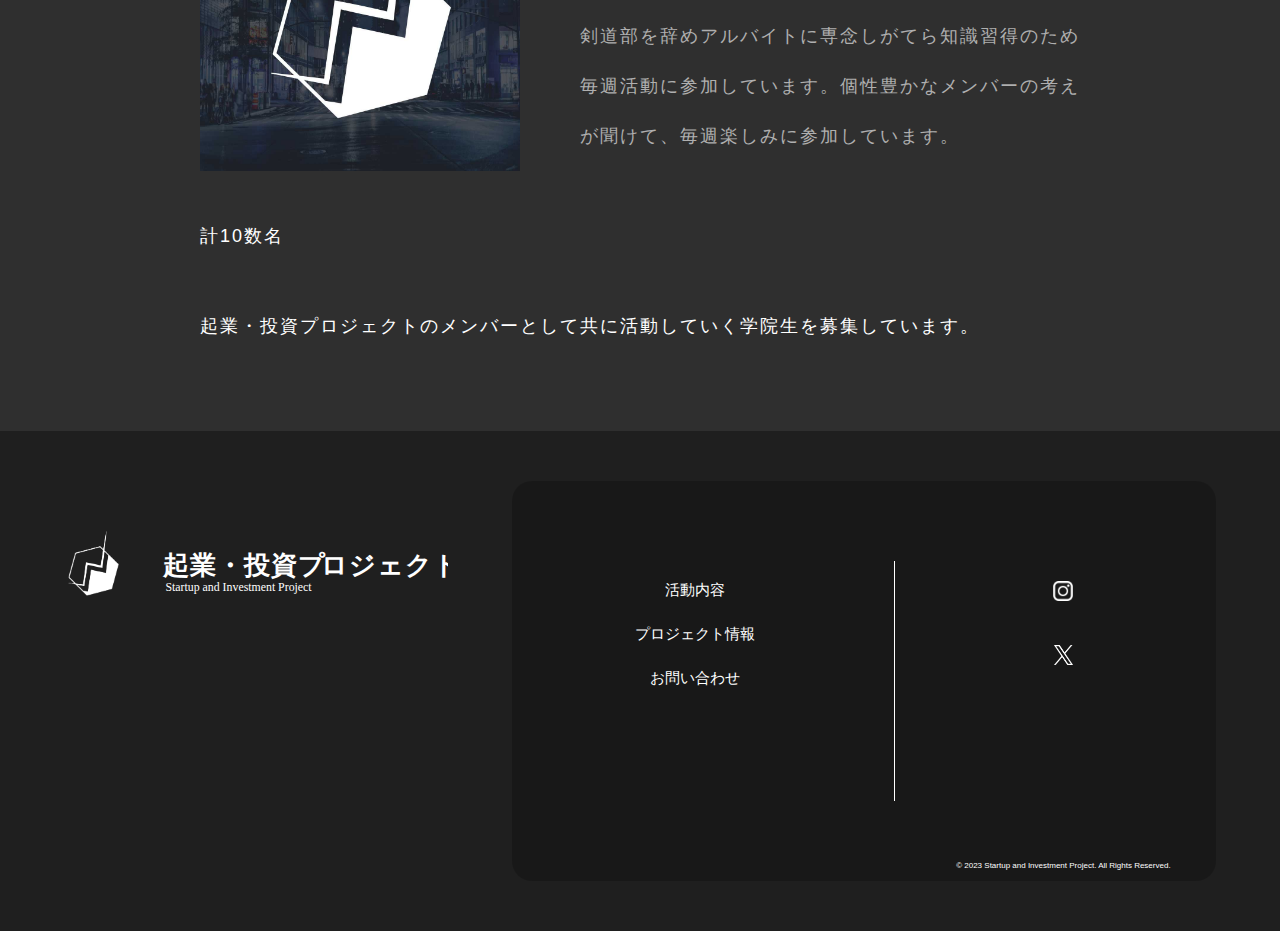
==== commit afd835a3: "Add files via upload" ====
--- a/index.html
+++ b/index.html
@@ -88,7 +88,7 @@
           <div class="member4">
             <h3>活動発起人/代表</h3>
             <h4>鈴木大輝</h4>
-            <p class="jikoshoukai">2年E組<br>昔から起業やビジネスに関心があり、起業や投資について学ぶ「起業・投資プロジェクト」を活動発起人として立ち上げました。プロジェクトを通して学院生に向けて「アントレプレナーシップ」を伝えることが僕の中の目標です。何か行動を起こしたい、やりたいことを見つけたい、そんな学院生にぜひ入っていただきたい。共に行動を起こしてみませんか？</p>
+            <p class="jikoshoukai">3年E組<br>昔から起業やビジネスに関心があり、起業や投資について学ぶ「起業・投資プロジェクト」を活動発起人として立ち上げました。プロジェクトを通して学院生に向けて「アントレプレナーシップ」を伝えることが僕の中の目標です。何か行動を起こしたい、やりたいことを見つけたい、そんな学院生にぜひ入っていただきたい。共に行動を起こしてみませんか？</p>
           </div>
         </div>
         <div class="member2">
@@ -98,7 +98,7 @@
           <div class="member4">
             <h3>副代表</h3>
             <h4>加嶋壮太郎</h4>
-            <p class="jikoshoukai">2年K組<br>副代表を務めさせていただいている加嶋です。「起業・投資プロジェクト」怪しいですよね...。活動自体は、学院のOBの方をお招きしてアントレプレナーシップに関する公演をしていただいたり、ビジネスプランを立ててみたりと、健全な活動をしています。この一年間はまず、名前からくる怪しさを払拭できるよう、いろんな方に知ってもらえるイベント等をどんどん開けたらなと思っています。少しでも興味のある方は下記お問い合わせより連絡ください！</p>
+            <p class="jikoshoukai">3年K組<br>副代表を務めさせていただいている加嶋です。「起業・投資プロジェクト」怪しいですよね...。活動自体は、学院のOBの方をお招きしてアントレプレナーシップに関する講演をしていただいたり、ビジネスプランを立ててみたりと、健全な活動をしています。この一年間はまず、名前からくる怪しさを払拭できるよう、いろんな方に知ってもらえるイベント等をどんどん開けたらなと思っています。少しでも興味のある方は下記お問い合わせより連絡ください！</p>
           </div>
         </div>
         <div class="member2">
@@ -108,7 +108,7 @@
           <div class="member4">
             <h3></h3>
             <h4>村田友惇</h4>
-            <p class="jikoshoukai">2年H組<br>公認会計士を目指して勉強を進めており、七ヶ月前に簿記二級を取得済みです。ビック4の方をお呼びしてイベントを開催するなど貴重な経験ができることに魅力を感じプロジェクトに参加しました。</p>
+            <p class="jikoshoukai">3年H組<br>公認会計士を目指して勉強を進めており、七ヶ月前に簿記二級を取得済みです。ビック4の方をお呼びしてイベントを開催するなど貴重な経験ができることに魅力を感じプロジェクトに参加しました。</p>
           </div>
         </div>
         <div class="member5">
@@ -118,18 +118,8 @@
           </div>
           <div class="member4">
             <h3></h3>
-            <h4>西村渉吾</h4>
-            <p class="jikoshoukai">3年K組<br>楽しかった卓球部を止めて、新しい環境に身を置くため参加しました。起業について毎週話せる活動内容に満足しています。</p>
-          </div>
-        </div>
-        <div class="member2">
-          <div class="member3">
-            <img src="img/logo2.png" class="suzukidaiki">
-          </div>
-          <div class="member4">
-            <h3></h3>
             <h4>村上遥人</h4>
-            <p class="jikoshoukai">2年E組<br>剣道部を止めアルバイトに専念しがてら知識習得のため毎週活動に参加しています。個性豊かなメンバーの考えが聞けて、毎週楽しみに参加しています。</p>
+            <p class="jikoshoukai">2年E組<br>剣道部を辞めアルバイトに専念しがてら知識習得のため毎週活動に参加しています。個性豊かなメンバーの考えが聞けて、毎週楽しみに参加しています。</p>
           </div>
         </div>
       </div>
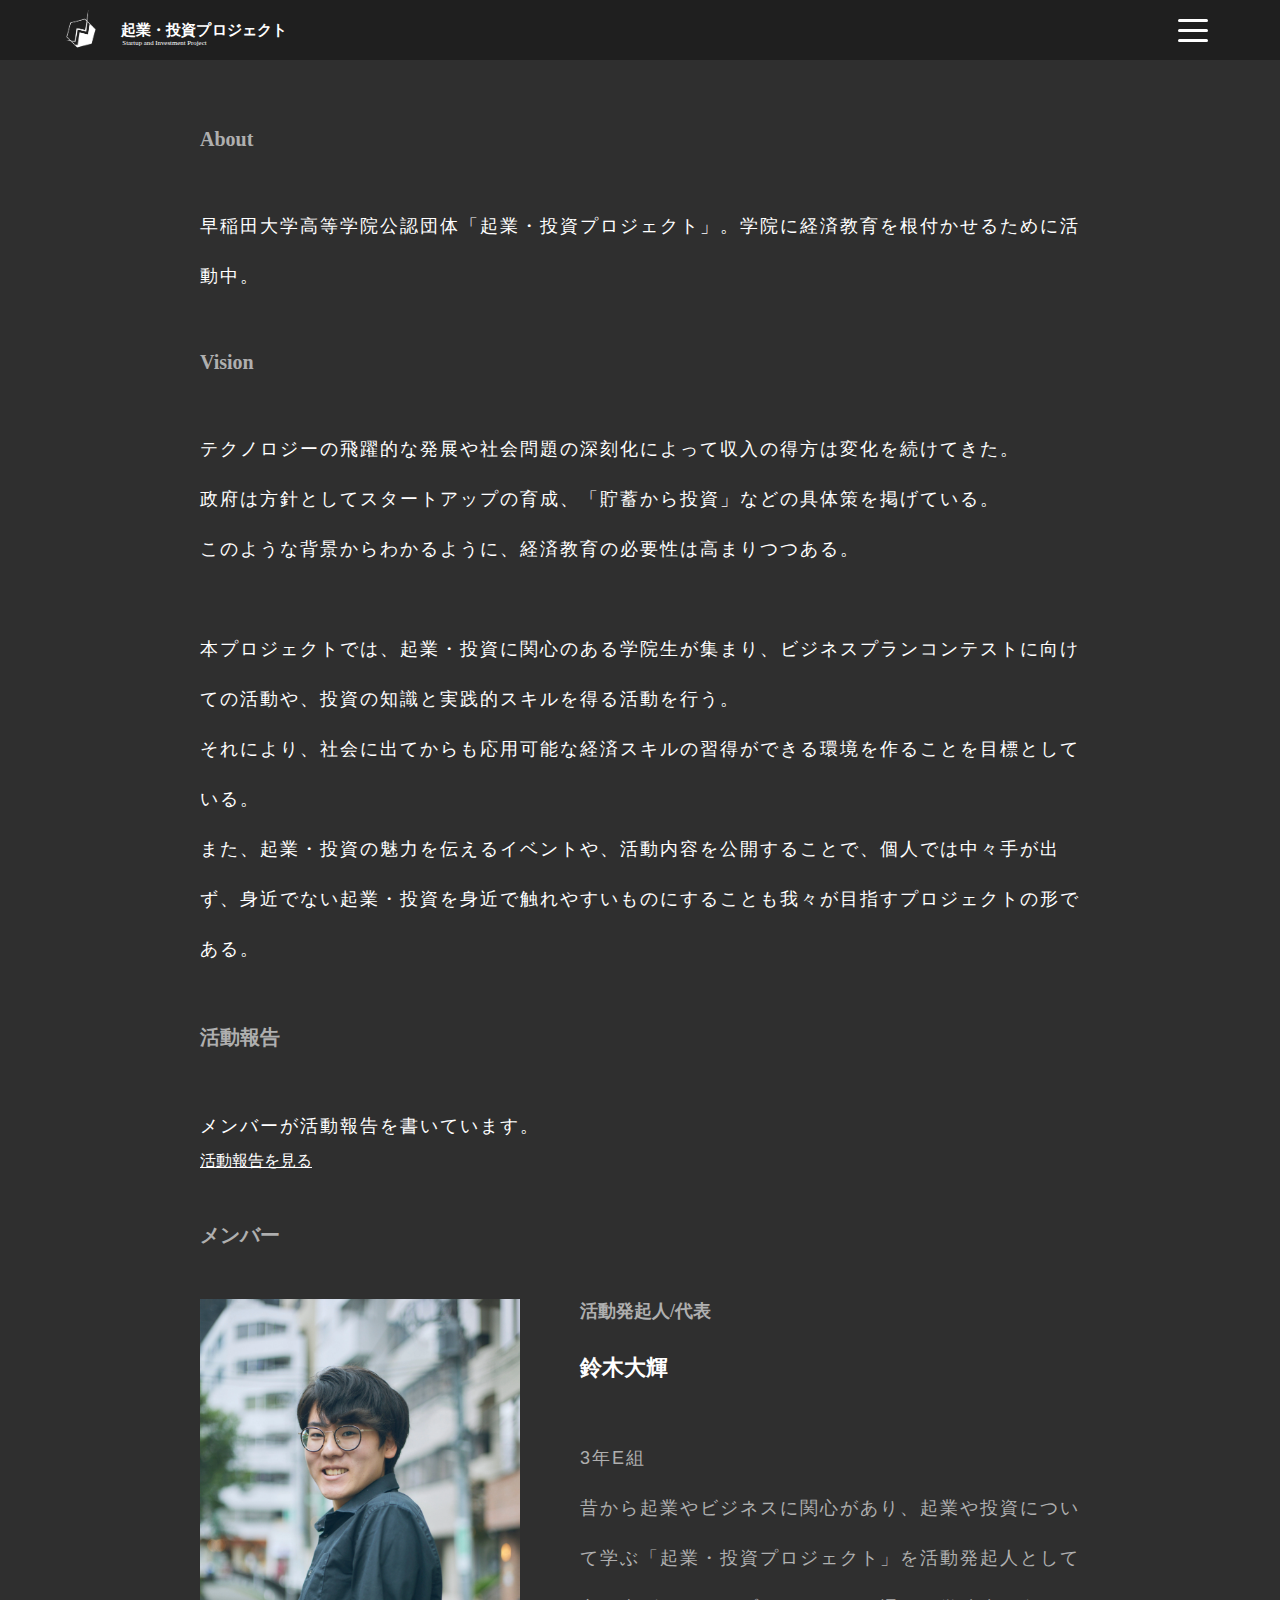
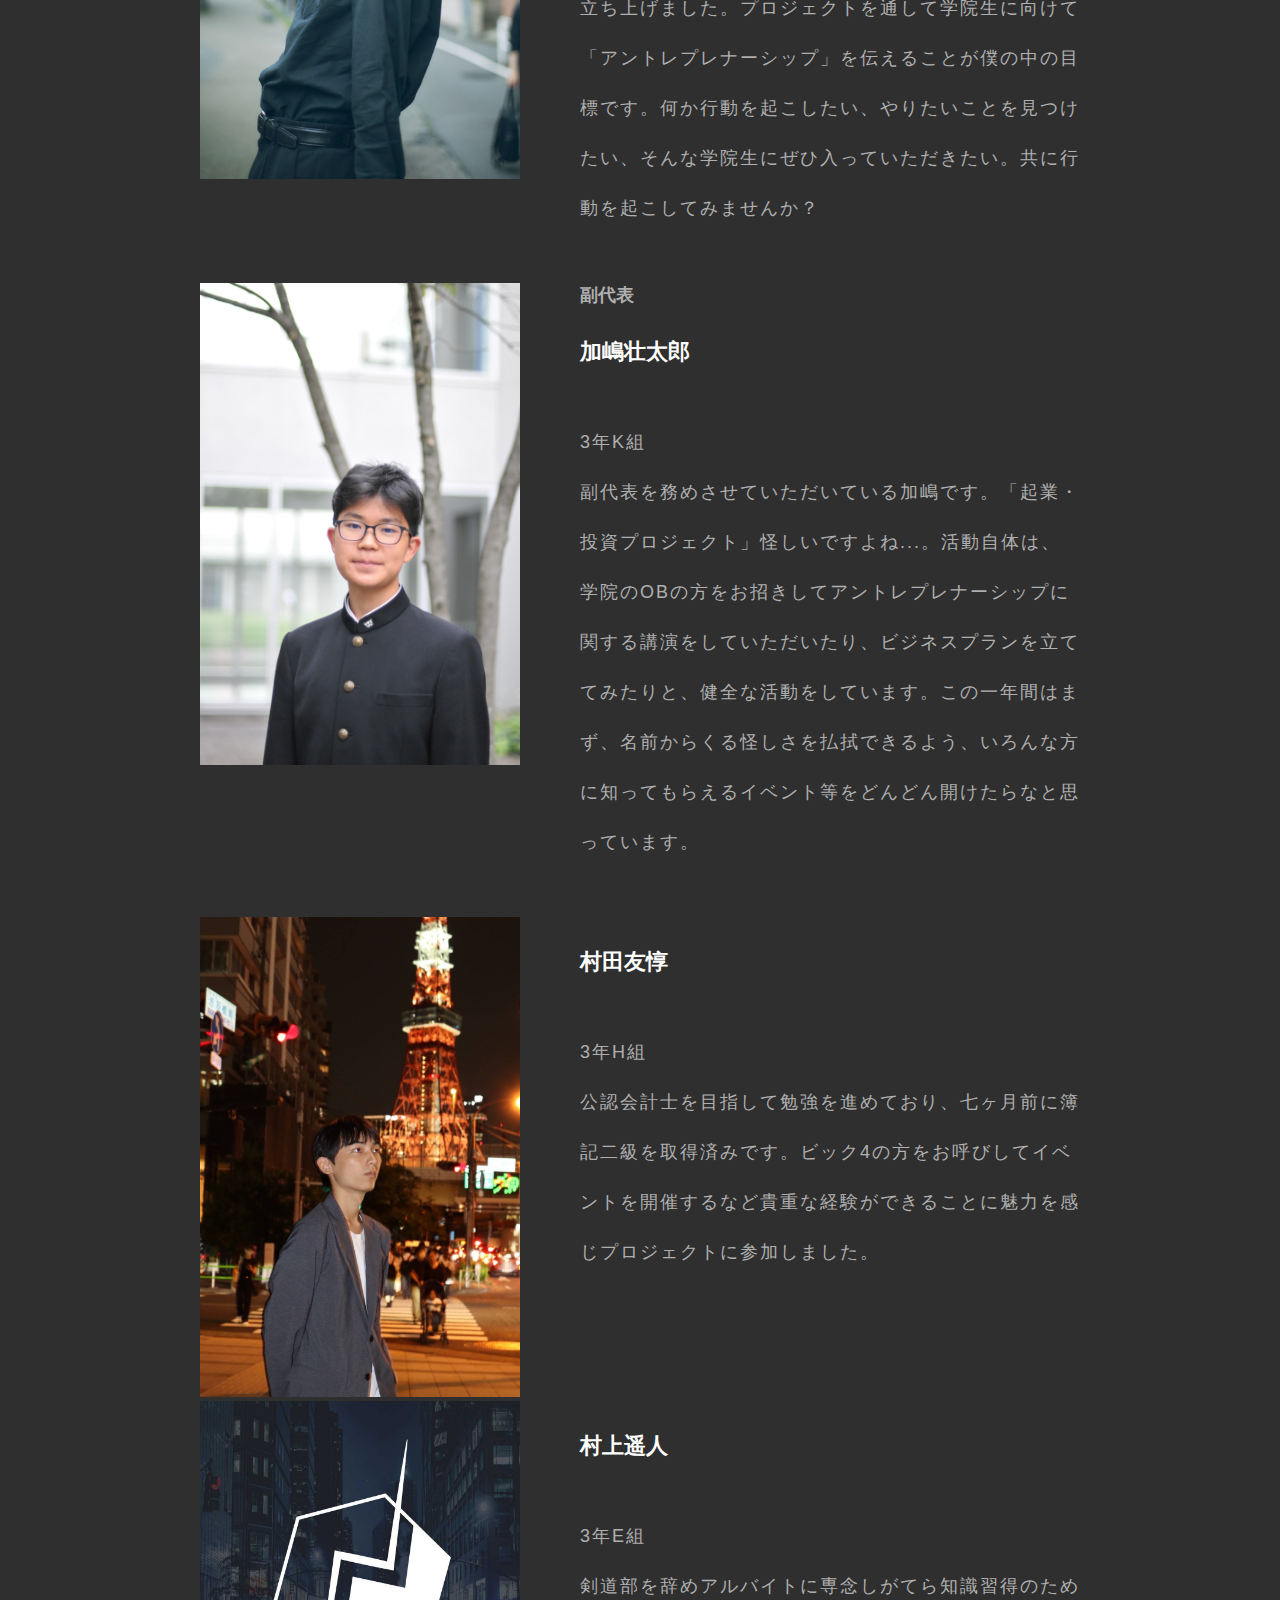
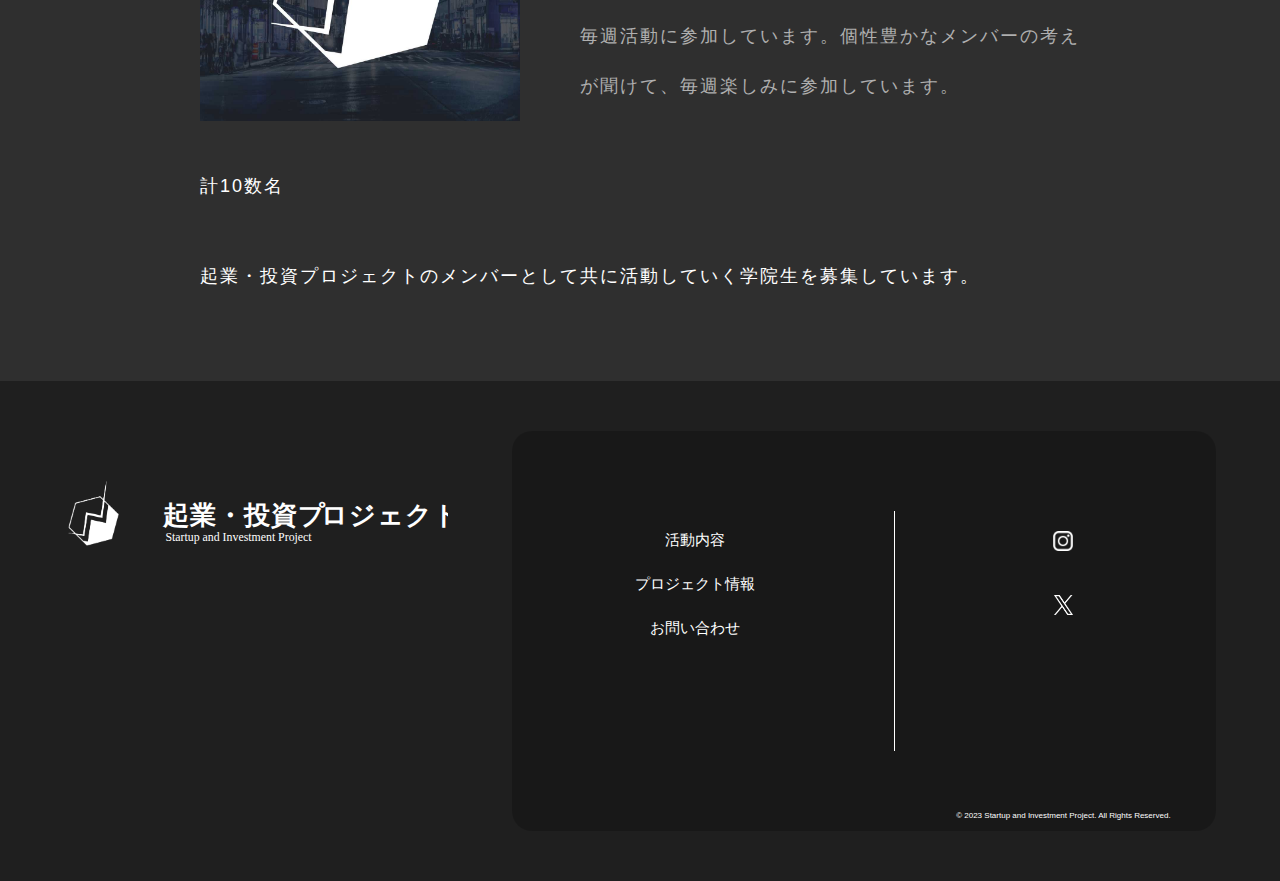
==== commit 5605ff1e: "Add files via upload" ====
--- a/index.html
+++ b/index.html
@@ -98,7 +98,7 @@
           <div class="member4">
             <h3>副代表</h3>
             <h4>加嶋壮太郎</h4>
-            <p class="jikoshoukai">3年K組<br>副代表を務めさせていただいている加嶋です。「起業・投資プロジェクト」怪しいですよね...。活動自体は、学院のOBの方をお招きしてアントレプレナーシップに関する講演をしていただいたり、ビジネスプランを立ててみたりと、健全な活動をしています。この一年間はまず、名前からくる怪しさを払拭できるよう、いろんな方に知ってもらえるイベント等をどんどん開けたらなと思っています。少しでも興味のある方は下記お問い合わせより連絡ください！</p>
+            <p class="jikoshoukai">3年K組<br>副代表を務めさせていただいている加嶋です。「起業・投資プロジェクト」怪しいですよね...。活動自体は、学院のOBの方をお招きしてアントレプレナーシップに関する講演をしていただいたり、ビジネスプランを立ててみたりと、健全な活動をしています。この一年間はまず、名前からくる怪しさを払拭できるよう、いろんな方に知ってもらえるイベント等をどんどん開けたらなと思っています。</p>
           </div>
         </div>
         <div class="member2">
@@ -119,7 +119,7 @@
           <div class="member4">
             <h3></h3>
             <h4>村上遥人</h4>
-            <p class="jikoshoukai">2年E組<br>剣道部を辞めアルバイトに専念しがてら知識習得のため毎週活動に参加しています。個性豊かなメンバーの考えが聞けて、毎週楽しみに参加しています。</p>
+            <p class="jikoshoukai">3年E組<br>剣道部を辞めアルバイトに専念しがてら知識習得のため毎週活動に参加しています。個性豊かなメンバーの考えが聞けて、毎週楽しみに参加しています。</p>
           </div>
         </div>
       </div>
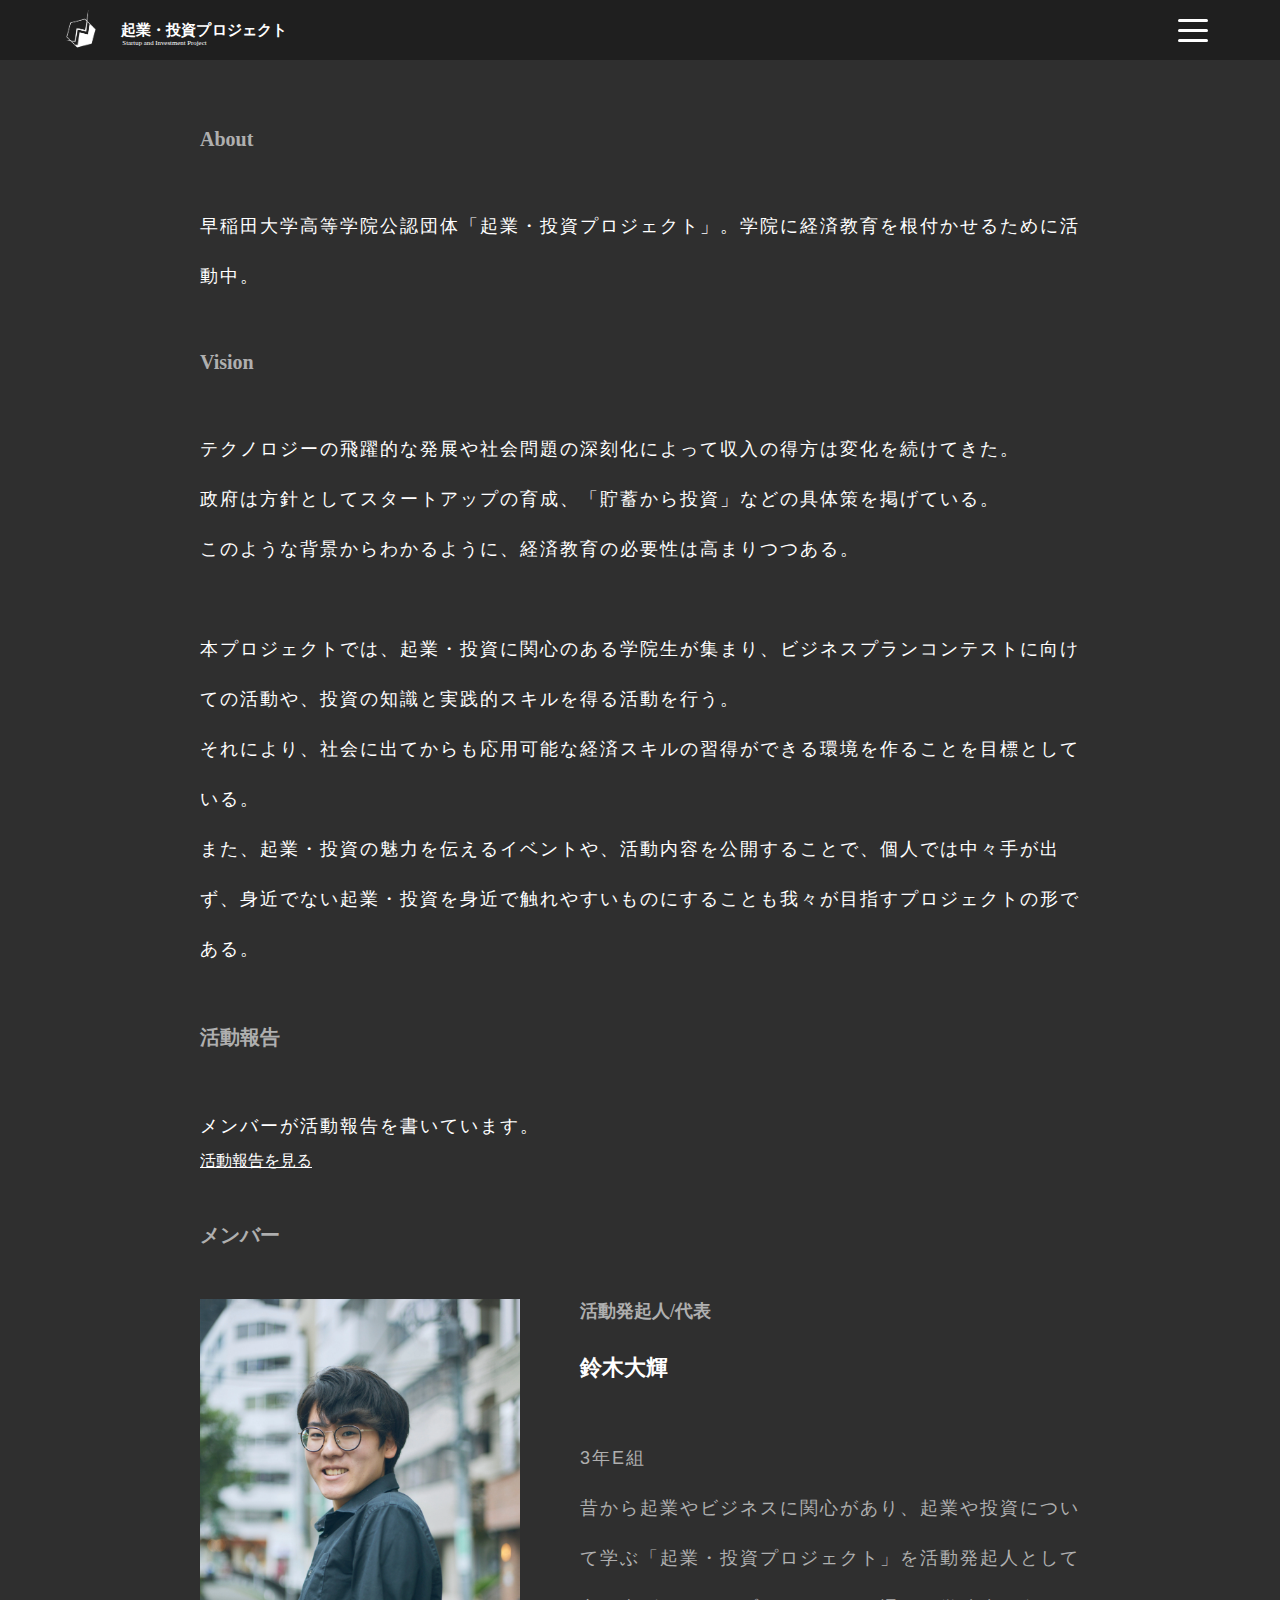
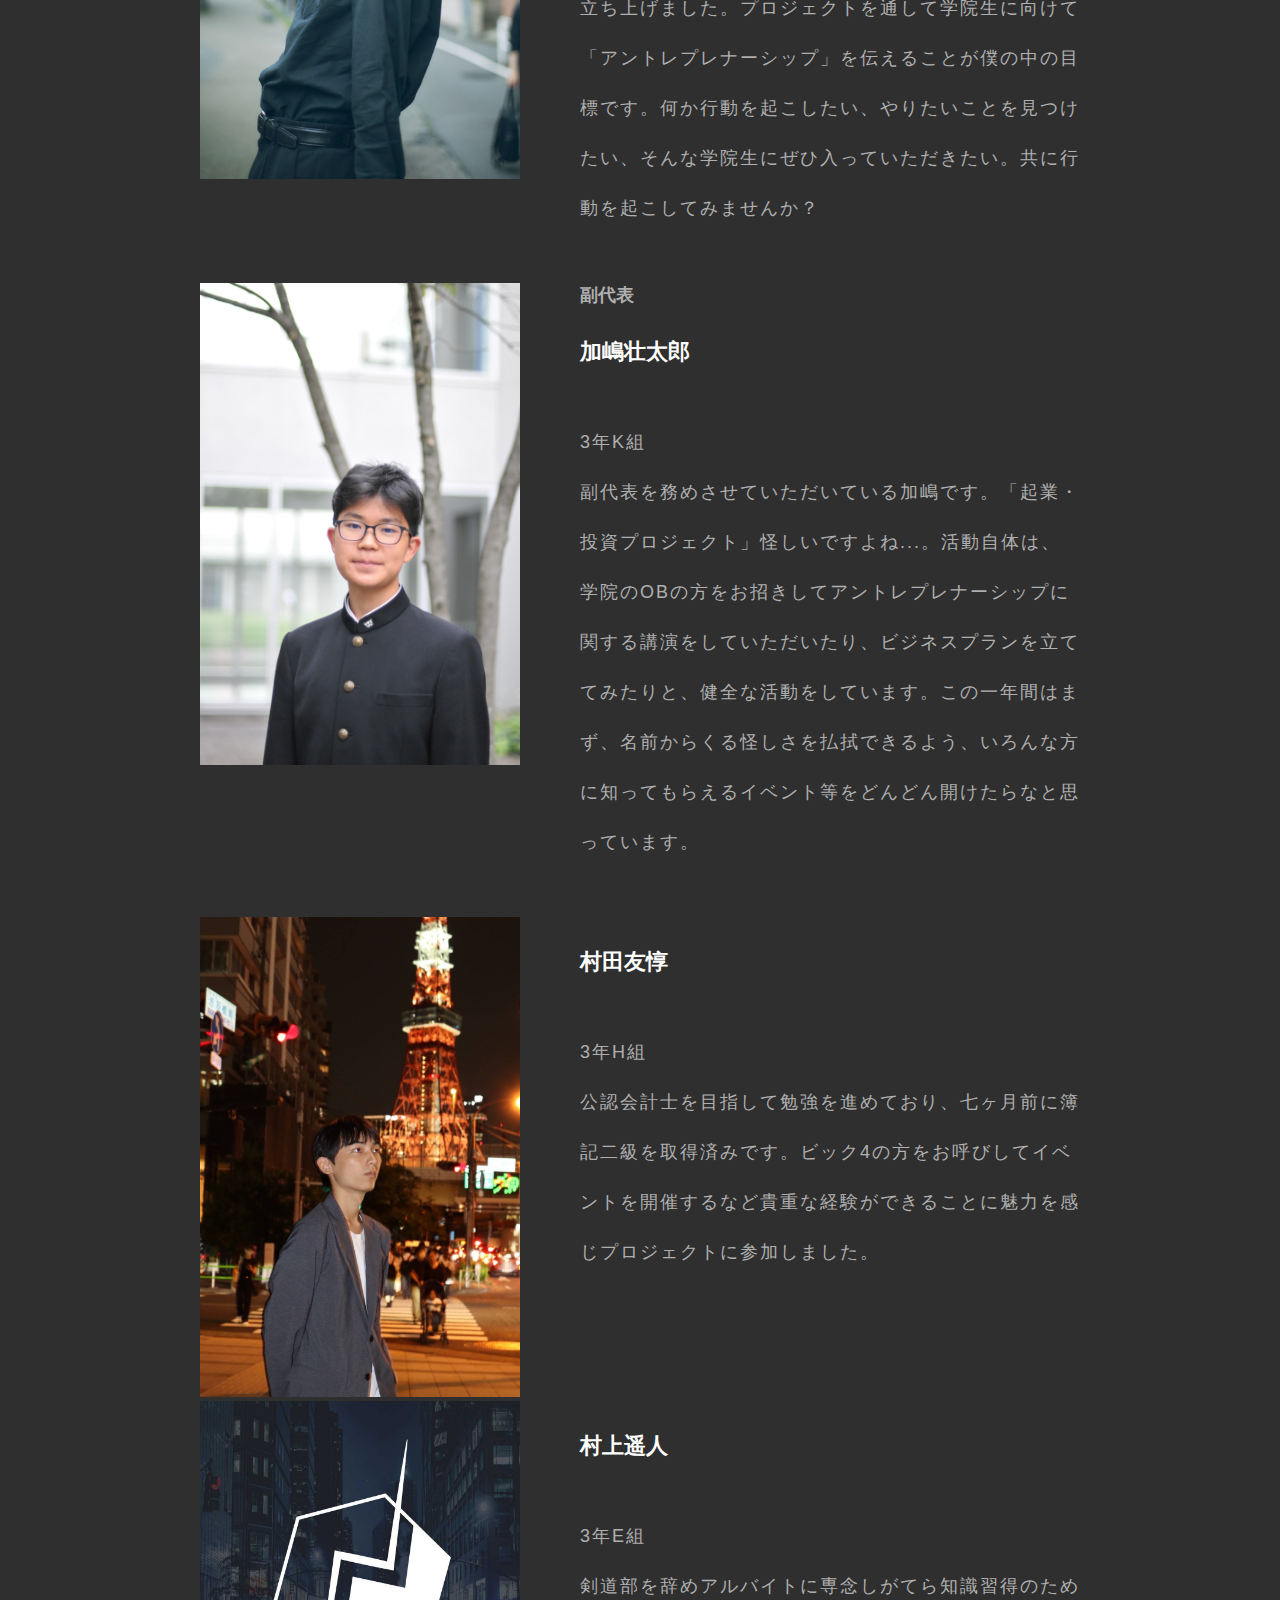
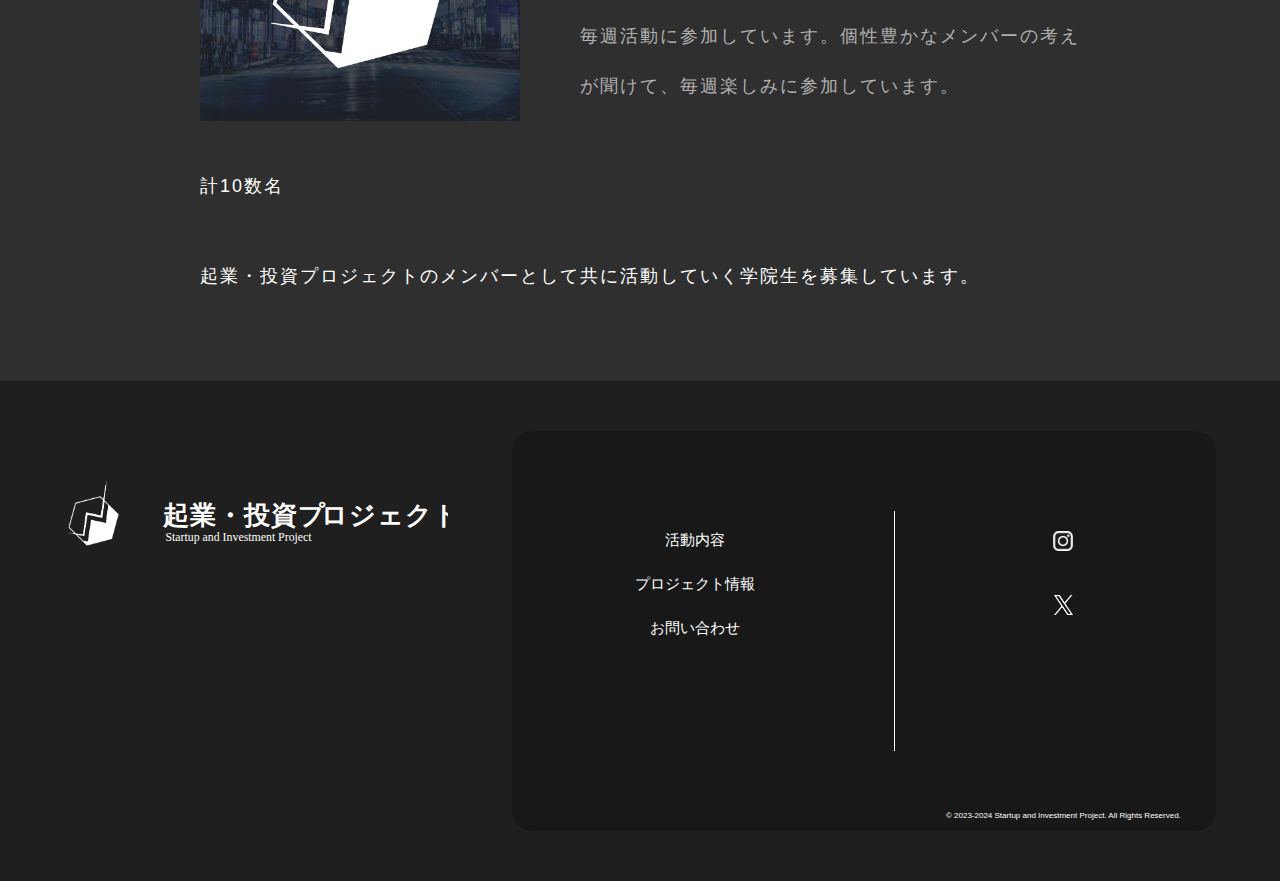
==== commit 449655f5: "Add files via upload" ====
--- a/index.html
+++ b/index.html
@@ -53,7 +53,7 @@
             </li>
           </ul>
           <div class="p">
-            <p>© 2023 Startup and Investment Project. All Rights Reserved.</p>
+            <p>© 2023-2024 Startup and Investment Project. All Rights Reserved.</p>
           </div>
         </nav>
       </div>
@@ -154,7 +154,7 @@
               </a>
             </li>
           </ul>
-          <p>© 2023 Startup and Investment Project. All Rights Reserved.</p>
+          <p>© 2023-2024 Startup and Investment Project. All Rights Reserved.</p>
         </div>
       </div>
     </footer>
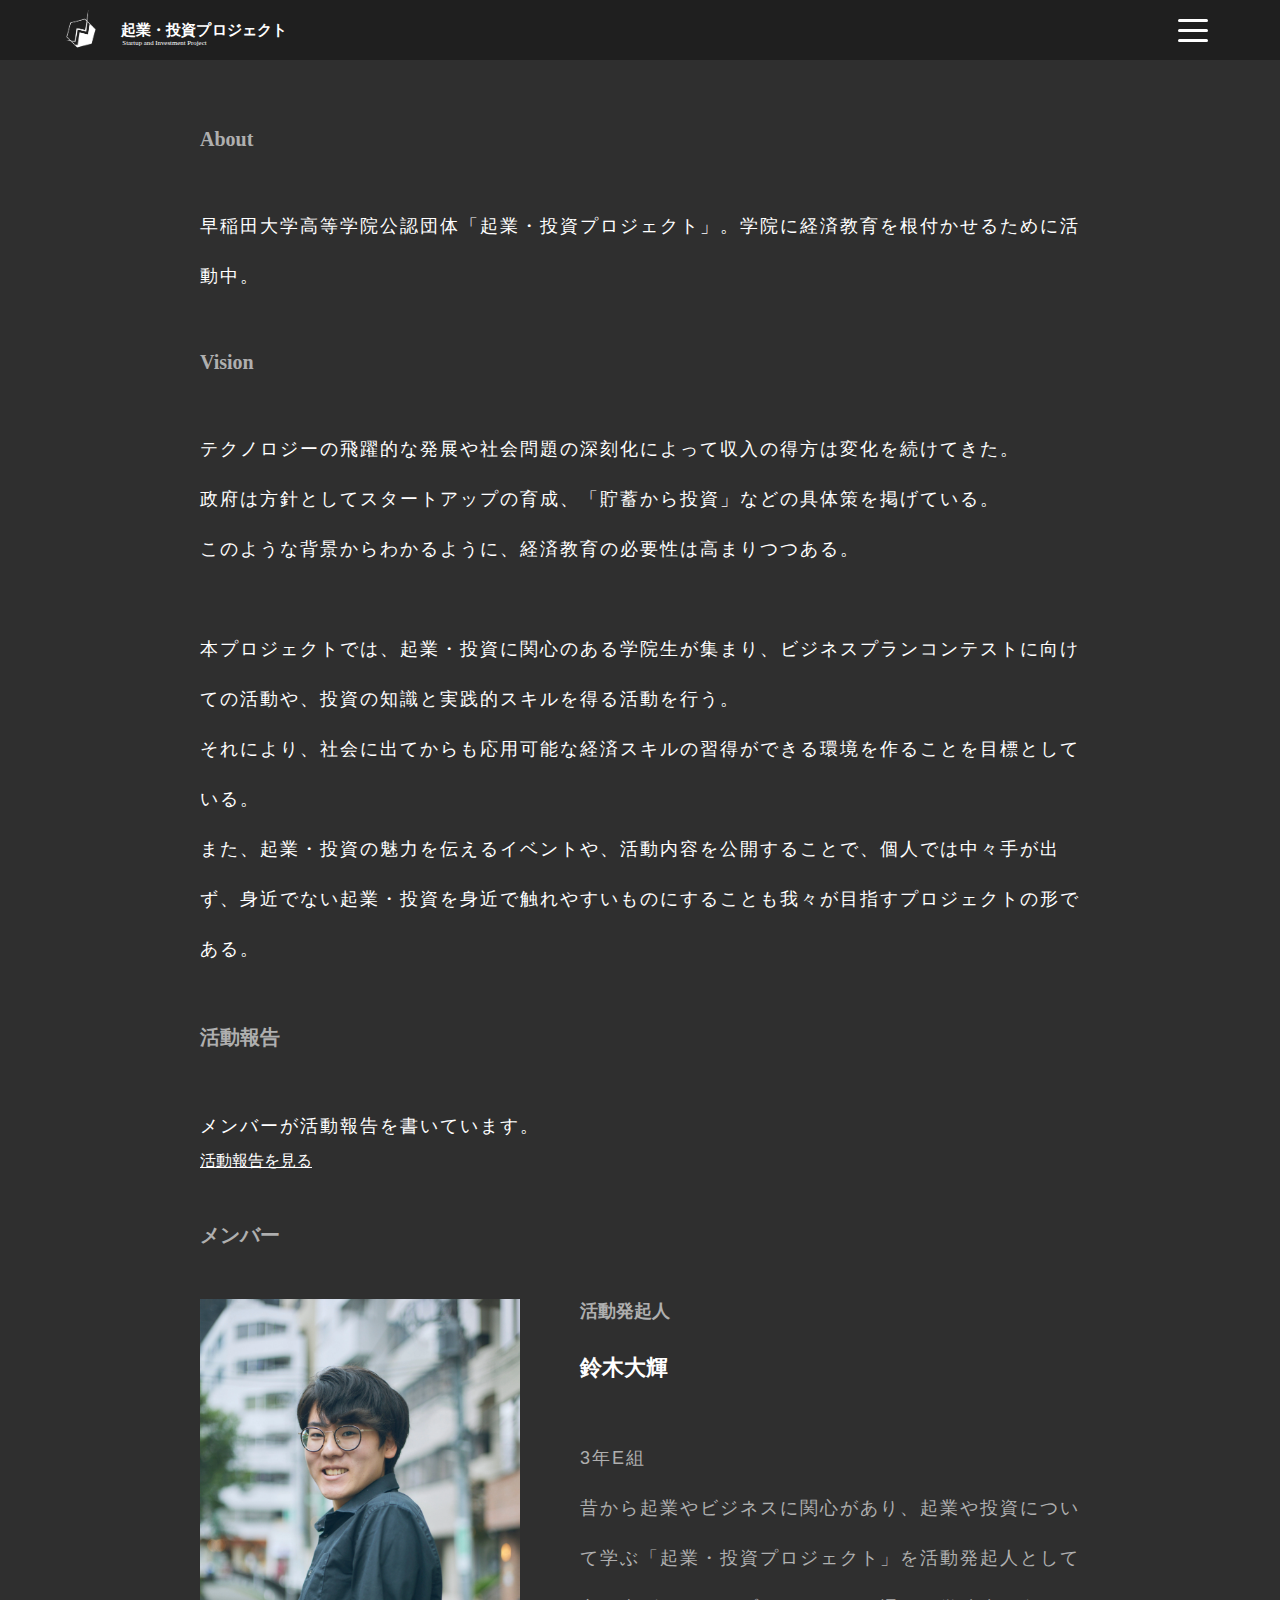
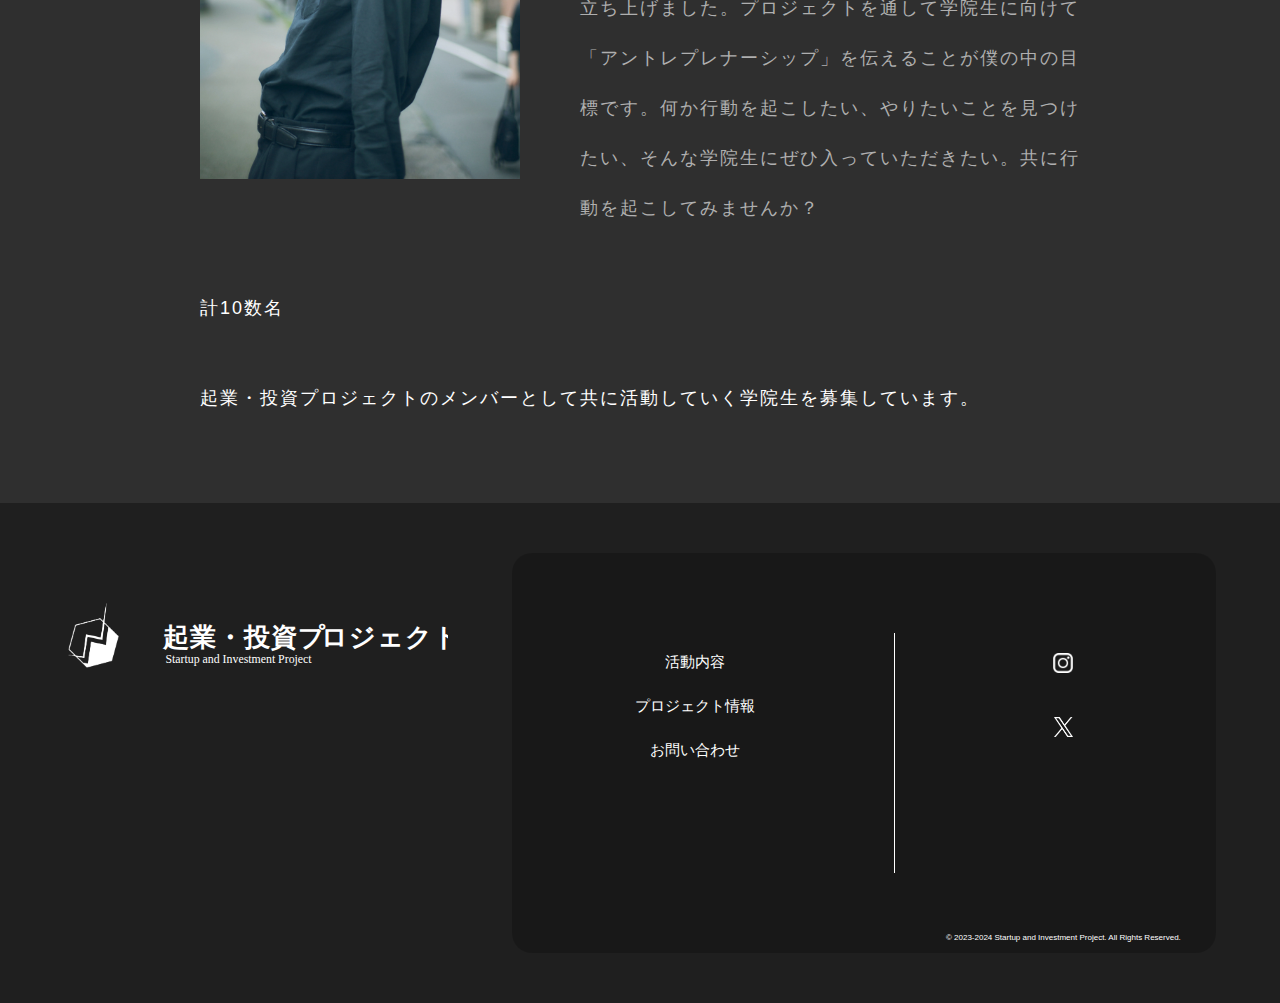
==== commit cac0f74f: "Update index.html" ====
--- a/index.html
+++ b/index.html
@@ -86,43 +86,11 @@
             <img src="img/suzukidaiki.png" class="suzukidaiki">
           </div>
           <div class="member4">
-            <h3>活動発起人/代表</h3>
+            <h3>活動発起人</h3>
             <h4>鈴木大輝</h4>
             <p class="jikoshoukai">3年E組<br>昔から起業やビジネスに関心があり、起業や投資について学ぶ「起業・投資プロジェクト」を活動発起人として立ち上げました。プロジェクトを通して学院生に向けて「アントレプレナーシップ」を伝えることが僕の中の目標です。何か行動を起こしたい、やりたいことを見つけたい、そんな学院生にぜひ入っていただきたい。共に行動を起こしてみませんか？</p>
           </div>
         </div>
-        <div class="member2">
-          <div class="member3">
-            <img src="img/kashima.png" class="suzukidaiki">
-          </div>
-          <div class="member4">
-            <h3>副代表</h3>
-            <h4>加嶋壮太郎</h4>
-            <p class="jikoshoukai">3年K組<br>副代表を務めさせていただいている加嶋です。「起業・投資プロジェクト」怪しいですよね...。活動自体は、学院のOBの方をお招きしてアントレプレナーシップに関する講演をしていただいたり、ビジネスプランを立ててみたりと、健全な活動をしています。この一年間はまず、名前からくる怪しさを払拭できるよう、いろんな方に知ってもらえるイベント等をどんどん開けたらなと思っています。</p>
-          </div>
-        </div>
-        <div class="member2">
-          <div class="member3">
-            <img src="img/murata.png" class="suzukidaiki">
-          </div>
-          <div class="member4">
-            <h3></h3>
-            <h4>村田友惇</h4>
-            <p class="jikoshoukai">3年H組<br>公認会計士を目指して勉強を進めており、七ヶ月前に簿記二級を取得済みです。ビック4の方をお呼びしてイベントを開催するなど貴重な経験ができることに魅力を感じプロジェクトに参加しました。</p>
-          </div>
-        </div>
-        <div class="member5">
-        <div class="member2">
-          <div class="member3">
-            <img src="img/logo2.png" class="suzukidaiki">
-          </div>
-          <div class="member4">
-            <h3></h3>
-            <h4>村上遥人</h4>
-            <p class="jikoshoukai">3年E組<br>剣道部を辞めアルバイトに専念しがてら知識習得のため毎週活動に参加しています。個性豊かなメンバーの考えが聞けて、毎週楽しみに参加しています。</p>
-          </div>
-        </div>
-      </div>
         <p>計10数名</p>
         <p class="kanyuu">起業・投資プロジェクトのメンバーとして共に活動していく学院生を募集しています。</p>
       </section>
